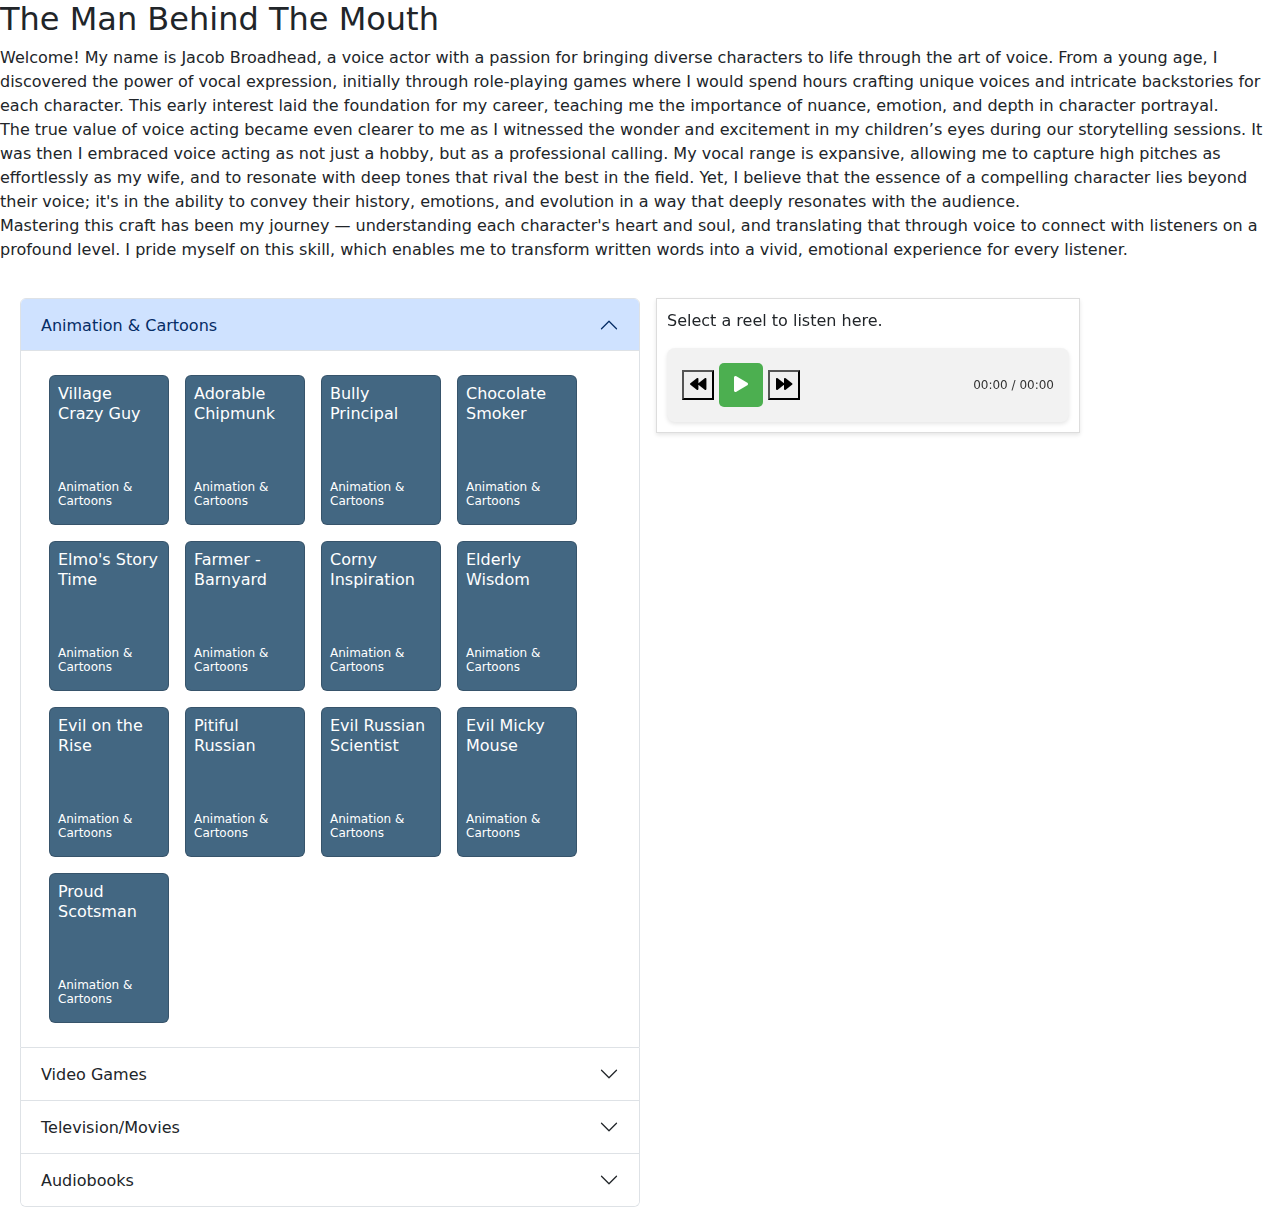
==== index.html @ b81e05cb "Update index.html" ====
<!DOCTYPE html>
<html lang="en">
<head>
  <meta charset="UTF-8">
  <meta name="viewport" content="width=device-width, initial-scale=1">
  <title>Voice Acting Reels</title>
  <link rel="stylesheet" href="style.css"> <!-- Linking the CSS file -->
  <link rel="stylesheet" href="https://cdn.jsdelivr.net/npm/bootstrap@5.3.0/dist/css/bootstrap.min.css">
  <link rel="stylesheet" href="https://cdnjs.cloudflare.com/ajax/libs/font-awesome/5.15.4/css/all.min.css">


</head>
<body>
  <div id="about-section">
    <h2>The Man Behind The Mouth</h2>
    <p>Welcome! My name is Jacob Broadhead, a voice actor with a passion for bringing diverse characters to life through the art of voice. From a young age, I discovered the power of vocal expression, initially through role-playing games where I would spend hours crafting unique voices and intricate backstories for each character. This early interest laid the foundation for my career, teaching me the importance of nuance, emotion, and depth in character portrayal.</br>The true value of voice acting became even clearer to me as I witnessed the wonder and excitement in my children’s eyes during our storytelling sessions. It was then I embraced voice acting as not just a hobby, but as a professional calling. My vocal range is expansive, allowing me to capture high pitches as effortlessly as my wife, and to resonate with deep tones that rival the best in the field. Yet, I believe that the essence of a compelling character lies beyond their voice; it's in the ability to convey their history, emotions, and evolution in a way that deeply resonates with the audience.</br>Mastering this craft has been my journey — understanding each character's heart and soul, and translating that through voice to connect with listeners on a profound level. I pride myself on this skill, which enables me to transform written words into a vivid, emotional experience for every listener.</p>
  </div>
    <div id="main-container">
    <div id="cards-section">
        <div class="accordion" id="accordionExample">

          <!-- Animation & Cartoons -->
            <div class="accordion-item">
              <h2 class="accordion-header" id="headingOne">
                <button class="accordion-button" type="button" data-bs-toggle="collapse" data-bs-target="#collapseOne" aria-expanded="true" aria-controls="collapseOne">
                  Animation & Cartoons
                </button>
              </h2>
              <div id="collapseOne" class="accordion-collapse collapse show" aria-labelledby="headingOne" data-bs-parent="#accordionExample">
                <div class="accordion-body">
                  <!-- Reel 1 -->
                  <div id="animation_card_override" class="card animate" data-reel="https://github.com/jacobbroadhead/my_portfolio/raw/main/voices/Crazy%20Guy%201.mp3">
                    <h5 id="h5_override">Village Crazy Guy</h5>
                    <h6 id="h6_override" class="type">Animation & Cartoons</h4>
                  </div>
                  <!-- Reel 2 -->
                  <div id="animation_card_override" class="card animate" data-reel="https://github.com/jacobbroadhead/my_portfolio/raw/main/voices/Chipmunk.mp3">
                    <h5 id="h5_override">Adorable Chipmunk</h5>
                    <h6 id="h6_override" class="type">Animation & Cartoons</h4>
                  </div>
                  <!-- Reel 3 -->
                  <div id="animation_card_override" class="card animate" data-reel="https://github.com/jacobbroadhead/my_portfolio/raw/main/voices/Bully.mp3">
                    <h5 id="h5_override">Bully Principal</h5>
                    <h6 id="h6_override" class="type">Animation & Cartoons</h4>
                  </div>
                  <!-- Reel 4 -->
                  <div id="animation_card_override" class="card animate" data-reel="https://github.com/jacobbroadhead/my_portfolio/raw/main/voices/Chocolate.mp3">
                    <h5 id="h5_override">Chocolate Smoker</h5>
                    <h6 id="h6_override" class="type">Animation & Cartoons</h4>
                  </div>
                  <!-- Reel 5 -->
                  <div id="animation_card_override" class="card animate" data-reel="https://github.com/jacobbroadhead/my_portfolio/raw/main/voices/Elmo.mp3">
                    <h5 id="h5_override">Elmo's Story Time</h5>
                    <h6 id="h6_override" class="type">Animation & Cartoons</h4>
                  </div>
                  <!-- Reel 6 -->
                  <div id="animation_card_override" class="card animate" data-reel="https://github.com/jacobbroadhead/my_portfolio/raw/main/voices/Farmer.mp3">
                    <h5 id="h5_override">Farmer - Barnyard</h5>
                    <h6 id="h6_override" class="type">Animation & Cartoons</h4>
                  </div>
                  <!-- Reel 7 -->
                  <div id="animation_card_override" class="card animate" data-reel="https://github.com/jacobbroadhead/my_portfolio/raw/main/voices/Inspiration%20Guy.mp3">
                    <h5 id="h5_override">Corny Inspiration</h5>
                    <h6 id="h6_override" class="type">Animation & Cartoons</h4>
                  </div>
                  <!-- Reel 8 -->
                  <div id="animation_card_override" class="card animate" data-reel="https://github.com/jacobbroadhead/my_portfolio/raw/main/voices/Old%20Man.mp3">
                    <h5 id="h5_override">Elderly Wisdom</h5>
                    <h6 id="h6_override" class="type">Animation & Cartoons</h4>
                  </div>
                  <!-- Reel 9 -->
                  <div id="animation_card_override" class="card animate" data-reel="https://github.com/jacobbroadhead/my_portfolio/raw/main/voices/Orc.mp3">
                    <h5 id="h5_override">Evil on the Rise</h5>
                    <h6 id="h6_override" class="type">Animation & Cartoons</h4>
                  </div>
                  <!-- Reel 10 -->
                  <div id="animation_card_override" class="card animate" data-reel="https://github.com/jacobbroadhead/my_portfolio/raw/main/voices/Pitiful%20Russian.mp3">
                    <h5 id="h5_override">Pitiful Russian</h5>
                    <h6 id="h6_override" class="type">Animation & Cartoons</h4>
                  </div>
                  <!-- Reel 11 -->
                  <div id="animation_card_override" class="card animate" data-reel="https://github.com/jacobbroadhead/my_portfolio/raw/main/voices/Russian%20Scientist.mp3">
                    <h5 id="h5_override">Evil Russian Scientist</h5>
                    <h6 id="h6_override" class="type">Animation & Cartoons</h4>
                  </div>
                  <!-- Reel 12 -->
                  <div id="animation_card_override" class="card animate" data-reel="https://github.com/jacobbroadhead/my_portfolio/raw/main/voices/Scientist%20-%20Evil%20Micky.mp3">
                    <h5 id="h5_override">Evil Micky Mouse</h5>
                    <h6 id="h6_override" class="type">Animation & Cartoons</h4>
                  </div>
                  <!-- Reel 13 -->
                  <div id="animation_card_override" class="card animate" data-reel="https://github.com/jacobbroadhead/my_portfolio/raw/main/voices/Scottish%202.mp3">
                    <h5 id="h5_override">Proud Scotsman</h5>
                    <h6 id="h6_override" class="type">Animation & Cartoons</h4>
                  </div>
                </div>
              </div>
            </div>

            <!-- Video Games -->
            <div class="accordion-item">
              <h2 class="accordion-header" id="headingTwo">
                <button class="accordion-button collapsed" type="button" data-bs-toggle="collapse" data-bs-target="#collapseTwo" aria-expanded="false" aria-controls="collapseTwo">
                  Video Games
                </button>
              </h2>
              <div id="collapseTwo" class="accordion-collapse collapse" aria-labelledby="headingTwo" data-bs-parent="#accordionExample">
                <div class="accordion-body">
                  <!-- Reel 1 -->
                  <div id="vg_card_override" class="card vg" data-reel="https://github.com/jacobbroadhead/my_portfolio/raw/main/voices/Crazy%20Guy%202.mp3">
                    <h5 id="h5_override">Asylum Inmate</h5>
                    <h6 id="h6_override" class="type">Video Games</h4>
                  </div>
                  <!-- Reel 2 -->
                  <div id="vg_card_override" class="card vg" data-reel="https://github.com/jacobbroadhead/my_portfolio/raw/main/voices/Demon%201.mp3">
                    <h5 id="h5_override">Rising Demon</h5>
                    <h6 id="h6_override" class="type">Video Games</h4>
                  </div>
                  <!-- Reel 3 -->
                  <div id="vg_card_override" class="card vg" data-reel="https://github.com/jacobbroadhead/my_portfolio/raw/main/voices/Dorky%20Alien.mp3">
                    <h5 id="h5_override">Alien Invader</h5>
                    <h6 id="h6_override" class="type">Video Games</h4>
                  </div>
                  <!-- Reel 4 -->
                  <div id="vg_card_override" class="card vg" data-reel="https://github.com/jacobbroadhead/my_portfolio/raw/main/voices/Evil%20Genius.mp3">
                    <h5 id="h5_override">Evil Genius</h5>
                    <h6 id="h6_override" class="type">Video Games</h4>
                  </div>
                  <!-- Reel 5 -->
                  <div id="vg_card_override" class="card vg" data-reel="https://github.com/jacobbroadhead/my_portfolio/raw/main/voices/Gotham%20Mobster.mp3">
                    <h5 id="h5_override">Gotham Mobster</h5>
                    <h6 id="h6_override" class="type">Video Games</h4>
                  </div>
                  <!-- Reel 6 -->
                  <div id="vg_card_override" class="card vg" data-reel="https://github.com/jacobbroadhead/my_portfolio/raw/main/voices/Old%20Cowboy.mp3">
                    <h5 id="h5_override">The Old West</h5>
                    <h6 id="h6_override" class="type">Video Games</h4>
                  </div>
                  <!-- Reel 7 -->
                  <div id="vg_card_override" class="card vg" data-reel="https://github.com/jacobbroadhead/my_portfolio/raw/main/voices/Scottish%203.mp3">
                    <h5 id="h5_override">Drunken Dwarf</h5>
                    <h6 id="h6_override" class="type">Video Games</h4>
                  </div>
                  <!-- Reel 8 -->
                  <div id="vg_card_override" class="card vg" data-reel="https://github.com/jacobbroadhead/my_portfolio/raw/main/voices/Scottish%201.mp3">
                    <h5 id="h5_override">Scottish Companion</h5>
                    <h6 id="h6_override" class="type">Video Games</h4>
                  </div>
                </div>
              </div>
            </div>

            <!-- Television/Movies -->
            <div class="accordion-item">
              <h2 class="accordion-header" id="headingThree">
                <button class="accordion-button collapsed" type="button" data-bs-toggle="collapse" data-bs-target="#collapseThree" aria-expanded="false" aria-controls="collapseThree">
                  Television/Movies
                </button>
              </h2>
              <div id="collapseThree" class="accordion-collapse collapse" aria-labelledby="headingThree" data-bs-parent="#accordionExample">
                <div class="accordion-body">
                  <!-- Reel 1 -->
                    <div id="tv_card_override" class="card tv" data-reel="https://github.com/jacobbroadhead/my_portfolio/raw/main/voices/Hallmark%20Love.mp3">
                      <h5 id="h5_override">Hallmark Love</h5>
                      <h6 id="h6_override" class="type">Television  & Movies</h4>
                    </div>
                  <!-- Reel 2 -->
                  <div id="tv_card_override" class="card tv" data-reel="https://github.com/jacobbroadhead/my_portfolio/raw/main/voices/Eerie%20Whisper.mp3">
                    <h5 id="h5_override">Threatening Whisper</h5>
                    <h6 id="h6_override" class="type">Television  & Movies</h4>
                  </div>
                  <!-- Reel 3 -->
                  <div id="tv_card_override" class="card tv" data-reel="https://github.com/jacobbroadhead/my_portfolio/raw/main/voices/Demon%202.mp3">
                    <h5 id="h5_override">Powerful Demon</h5>
                    <h6 id="h6_override" class="type">Television  & Movies</h4>
                  </div>
                  <!-- Reel 4 -->
                  <div id="tv_card_override" class="card tv" data-reel="https://github.com/jacobbroadhead/my_portfolio/raw/main/voices/Manager%20with%20a%20Lisp.mp3">
                    <h5 id="h5_override">Frustrated Manager</h5>
                    <h6 id="h6_override" class="type">Television  & Movies</h4>
                  </div>
                  <!-- Reel 5 -->
                  <div id="tv_card_override" class="card tv" data-reel="https://github.com/jacobbroadhead/my_portfolio/raw/main/voices/Movie%20intro%201.mp3">
                    <h5 id="h5_override">RomaDrama Intro</h5>
                    <h6 id="h6_override" class="type">Television  & Movies</h4>
                  </div>
                  <!-- Reel 6 -->
                  <div id="tv_card_override" class="card tv" data-reel="https://github.com/jacobbroadhead/my_portfolio/raw/main/voices/Movie%20Intro%202.mp3">
                    <h5 id="h5_override">Action Trailer</h5>
                    <h6 id="h6_override" class="type">Television  & Movies</h4>
                  </div>
                  <!-- Reel 7 -->
                  <div id="tv_card_override" class="card tv" data-reel="https://github.com/jacobbroadhead/my_portfolio/raw/main/voices/Muffin%20Man.mp3">
                    <h5 id="h5_override">Muffin Man Horror</h5>
                    <h6 id="h6_override" class="type">Television  & Movies</h4>
                  </div>
                  <!-- Reel 8 -->
                  <div id="tv_card_override" class="card tv" data-reel="https://github.com/jacobbroadhead/my_portfolio/raw/main/voices/Old%20British%20Butler.mp3">
                    <h5 id="h5_override">Loving Butler</h5>
                    <h6 id="h6_override" class="type">Television  & Movies</h4>
                  </div>
                  <!-- Reel 9 -->
                  <div id="tv_card_override" class="card tv" data-reel="https://github.com/jacobbroadhead/my_portfolio/raw/main/voices/Russian.mp3">
                    <h5 id="h5_override">Old Russian Flick</h5>
                    <h6 id="h6_override" class="type">Television  & Movies</h4>
                  </div>
                  <!-- Reel 11 -->
                  <div id="tv_card_override" class="card tv" data-reel="https://github.com/jacobbroadhead/my_portfolio/raw/main/voices/Scottish%204.mp3">
                    <h5 id="h5_override">Scottish Mobster</h5>
                    <h6 id="h6_override" class="type">Television  & Movies</h4>
                  </div>
                  <!-- Reel 12 -->
                  <div id="tv_card_override" class="card tv" data-reel="https://github.com/jacobbroadhead/my_portfolio/raw/main/voices/Smeagol%20Singing.mp3">
                    <h5 id="h5_override">Smeagol Singing</h5>
                    <h6 id="h6_override" class="type">Television  & Movies</h4>
                  </div>
                  <!-- Reel 13 -->
                  <div id="tv_card_override" class="card tv" data-reel="https://github.com/jacobbroadhead/my_portfolio/raw/main/voices/Smeagol%20Speaking.mp3">
                    <h5 id="h5_override">Smeagol / Gollum</h5>
                    <h6 id="h6_override" class="type">Television  & Movies</h4>
                  </div>
                  <!-- Reel 14 -->
                  <div id="tv_card_override" class="card tv" data-reel="https://github.com/jacobbroadhead/my_portfolio/raw/main/voices/Snobby%20Brit.mp3">
                    <h5 id="h5_override">Snobby Brit</h5>
                    <h6 id="h6_override" class="type">Television  & Movies</h4>
                  </div>
                  <!-- Reel 15 -->
                  <div id="tv_card_override" class="card tv" data-reel="https://github.com/jacobbroadhead/my_portfolio/raw/main/voices/Tech%20Support.mp3">
                    <h5 id="h5_override">Tech Support</h5>
                    <h6 id="h6_override" class="type">Television  & Movies</h4>
                  </div>
                  <!-- Reel 15 -->
                  <div id="tv_card_override" class="card tv" data-reel="https://github.com/jacobbroadhead/my_portfolio/raw/main/voices/Tele%20Novella.mp3">
                    <h5 id="h5_override">Tele Novella</h5>
                    <h6 id="h6_override" class="type">Television  & Movies</h4>
                  </div>
                </div>
              </div>
            </div>

            <!-- Audio Books -->
            <div class="accordion-item">
                <h2 class="accordion-header" id="headingFour">
                  <button class="accordion-button collapsed" type="button" data-bs-toggle="collapse" data-bs-target="#collapseFour" aria-expanded="false" aria-controls="collapseFour">
                    Audiobooks
                  </button>
                </h2>
                <div id="collapseFour" class="accordion-collapse collapse" aria-labelledby="headingFour" data-bs-parent="#accordionExample">
                  <div id="h6_override" class="accordion-body">
                    <!-- Reel 1 -->
                    <div id="books_card_override" class="card books" data-reel="https://github.com/jacobbroadhead/my_portfolio/raw/main/voices/Audiobook%20-%20Action.mp3">
                      <h5 id="h5_override">Action Story</h5>
                      <h6 id="h6_override" class="type">Audiobook</h6>
                    </div>
                    <!-- Reel 2 -->
                    <div id="books_card_override" class="card books" data-reel="https://github.com/jacobbroadhead/my_portfolio/raw/main/voices/Audiobook%20-%20Mystery.mp3">
                      <h5 id="h5_override">Mystery Novel</h5>
                      <h6 id="h6_override" class="type">Audiobook</h4>
                    </div>
                    <!-- Reel 3 -->
                    <div id="books_card_override" class="card books" data-reel="https://github.com/jacobbroadhead/my_portfolio/raw/main/voices/Audiobook%20-%20Romance.mp3">
                      <h5 id="h5_override">Romance Novel</h5>
                      <h6 id="h6_override" class="type">Audiobook</h4>
                    </div>
                    <!-- Reel 4 -->
                    <div id="books_card_override" class="card books" data-reel="https://github.com/jacobbroadhead/my_portfolio/raw/main/voices/Audiobook%20-%20Western%20Romance.mp3">
                      <h5 id="h5_override">Western Romance</h5>
                      <h6 id="h6_override" class="type">Audiobook</h4>
                    </div>
                    <!-- Reel 5 -->
                    <div id="books_card_override" class="card books" data-reel="https://github.com/jacobbroadhead/my_portfolio/raw/main/voices/Audiobook%20-%20Young%20Adult.mp3">
                      <h5 id="h5_override">Young Adult Novel</h5>
                      <h6 id="h6_override" class="type">Audiobook</h4>
                    </div>
                  </div>
                </div>
              </div>
          </div>

    </div>
    <div id="preview-window">
      <article id="reel-info">Select a reel to listen here.</article>
      <div id="custom-audio-player">
        <audio id="reel-player" preload="none">
          <source src="" type="audio/mpeg">
          Your browser does not support the audio element.
        </audio>
          <div id="control_bar">
            <button id="back-button"><i class="fas fa-backward"></i></button>
            <button id="play-pause-button"><i class="fas fa-play"></i></button>
            <button id="next-button"><i class="fas fa-forward"></i></button>
          </div>
        <div id="time-display">00:00 / 00:00</div>
      </div>
    </div>
    
  </div>

  <script src="script.js"></script> <!-- Linking the JavaScript file -->
  <script src="https://code.jquery.com/jquery-3.6.0.min.js"></script>
  <script src="https://cdn.jsdelivr.net/npm/bootstrap@5.3.0/dist/js/bootstrap.min.js"></script>
  <script>
    // Your JavaScript code goes here
    var card = document.querySelector('.card');
    card.addEventListener('click', function() {
        this.classList.toggle('selected');
    });
</script>

</body>
</html>
---- style.css ----
/* Bootstrap Overides */
#h5_override {
  font-size: 1rem;
}

#h6_override {
  font-size: .75rem;
}

/* Main container styling */
#main-container {
  display: flex;
  justify-content: space-between;
  align-items: start;
  padding: 20px;
  max-width: 1100px;
}

.accordion {
  margin-right: 16px;
}

/* Adjust the width of the accordion items */
.accordion-item {
  flex-grow: 1;
  flex-basis: 0;
}

/* Add flex-wrap to the accordion body to allow card wrapping */
.accordion-body {
  width: 100%;
  display: flex;
  flex-direction: row;
  justify-content: start;
  flex-wrap: wrap; /* Allow card wrapping */
}

/* Adjust the width of the accordion buttons */
.accordion-button {
  width: 100%;
  text-align: left; /* Optional: Align text to the left */
}

.accordion-button.collapsed {
  min-width: 400px;
}

/* Remove the max-width constraint for the accordion body */
.accordion-collapse.collapse {
  max-width: none;
}

/* Cards section styling with flex row */
#cards-section {
  display: flex;
  flex-wrap: wrap;
  justify-content: flex-start;
  gap: 10px;
  overflow-y: auto;
  flex: 1;
}

.card {
  flex: 0 1 calc(33.33% - 10px);
  background-color: #f0f0f0;
  border: 1px solid #ddd;
  padding: 8px;
  margin-bottom: 10px;
  cursor: pointer;
  transition: background-color 0.3s ease;
  max-width: 120px;
  margin: 8px;
  max-height: 160px;
  background-image: url('thumbnail1.jpg');
  background-size: 35%; /* This will cover the entire card */
  background-repeat: no-repeat;
  background-position: center;
  display: flex;
  justify-content: space-between;
  min-height: 150px;
}

#animation_card_override {
  background-image: url(https://github.com/jacobbroadhead/my_portfolio/blob/main/media/Animation.png?raw=true);
  background-color: #436782;
  color: white;
}

#vg_card_override {
  background-image: url(https://github.com/jacobbroadhead/my_portfolio/blob/main/media/Video%20Games.png?raw=true);
  background-color: #436782;
  color: white;
}

#tv_card_override {
  background-image: url(https://github.com/jacobbroadhead/my_portfolio/blob/main/media/TV.png?raw=true);
  background-color: #436782;
  color: white;
}

#books_card_override {
  background-image: url(https://github.com/jacobbroadhead/my_portfolio/blob/main/media/Audiobooks.png?raw=true);
  background-color: #436782;
  color: white;
}

.selected-animate {
  background-color: #f0f0f0 !important; /* Light grey background */
  border: 2px solid #436782; /* Solid black border */
  box-shadow: 0 0 10px #436782; /* Shadow for depth */
  color: #436782 !important;
  background-image: url(https://github.com/jacobbroadhead/my_portfolio/blob/main/Animation%20Selected.png?raw=true)!important;
}

.selected-vg {
  background-color: #f0f0f0 !important; /* Light grey background */
  border: 2px solid #436782; /* Solid black border */
  box-shadow: 0 0 10px #436782; /* Shadow for depth */
  color: #436782 !important;
  background-image: url(https://github.com/jacobbroadhead/my_portfolio/blob/main/Video%20Games%20Selected.png?raw=true)!important;
}

.selected-tv {
  background-color: #f0f0f0 !important; /* Light grey background */
  border: 2px solid #436782; /* Solid black border */
  box-shadow: 0 0 10px #436782; /* Shadow for depth */
  color: #436782 !important;
  background-image: url(https://github.com/jacobbroadhead/my_portfolio/blob/main/TV%20Selected.png?raw=true)!important;
}

.selected.books {
  background-color: #f0f0f0 !important; /* Light grey background */
  border: 2px solid #436782; /* Solid black border */
  box-shadow: 0 0 10px #436782; /* Shadow for depth */
  color: #436782 !important;
  background-image: url(https://github.com/jacobbroadhead/my_portfolio/blob/main/Audiobooks%20Selected.png?raw=true)!important;
}

#animation_card_override:hover {
  background-color: #e0e0e0;
  color: #436782;
  background-image: url(https://github.com/jacobbroadhead/my_portfolio/blob/main/Animation%20Selected.png?raw=true);
}

#vg_card_override:hover {
  background-color: #e0e0e0;
  color: #436782;
  background-image: url(https://github.com/jacobbroadhead/my_portfolio/blob/main/Video%20Games%20Selected.png?raw=true);
}

#tv_card_override:hover {
  background-color: #e0e0e0;
  color: #436782;
  background-image: url(https://github.com/jacobbroadhead/my_portfolio/blob/main/TV%20Selected.png?raw=true);
}

#books_card_override:hover {
  background-color: #e0e0e0;
  color: #436782;
  background-image: url(https://github.com/jacobbroadhead/my_portfolio/blob/main/Audiobooks%20Selected.png?raw=true);
}

.card img {
  max-width: 100%;
  height: auto;
  display: block;
}

.card h3, .card p {
  margin-top: 5px;
}

/* Preview window styling */
#preview-window {
  position: sticky;
  top: 20px;
  flex: 0 1 40%;
  padding: 10px;
  background-color: #ffffff;
  border: 1px solid #ddd;
  box-shadow: 0 2px 4px rgba(0,0,0,0.1);
}

#reel-info {
  margin-bottom: 15px;
}

audio {
  width: 100%;
}

/* Audio Player */
#custom-audio-player {
  background-color: #f2f2f2;
  padding: 15px;
  border-radius: 8px;
  box-shadow: 0 2px 4px rgba(0, 0, 0, 0.1);
  display: flex;
  align-items: center;
  justify-content: space-between;
  gap: 10px;
}

#play-pause-button {
  background-color: #4CAF50;
  color: white;
  border: none;
  padding: 10px 15px;
  border-radius: 5px;
  cursor: pointer;
  font-size: 16px;
}

#play-pause-button:hover {
  background-color: #45a049;
}

#progress-container {
  flex-grow: 1;
  height: 5px;
  background-color: #ddd;
  border-radius: 5px;
  cursor: pointer;
  position: relative;
}

#progress {
  background-color: #4CAF50;
  height: 100%;
  border-radius: 5px;
  width: 100px;
}

#time-display {
  font-size: 12px;
  color: #333;
  min-width: 60px;
  text-align: center;
}

#volume-control {
  width: 75px;
  cursor: pointer;
}


/* Responsive design adjustments */
@media (max-width: 768px) {
  #main-container {
    flex-direction: column;
    align-items: center;
    width: 100%;
  }

  #cards-section, #preview-window {
    width: 100%;
  }

  .accordion-button.collapsed {
    min-width: 200px; /* Adjust the minimum width for mobile */
  }

  .card {
    flex: 1 1 calc(50% - 10px); /* Adjust card width for smaller screens */
    max-width: none; /* Remove max-width constraint */
    background-size: 25%;
  }

  #h5_override, #h6_override {
    /* font-size: .8rem !important; */
  }

  #preview-window {
    position: sticky;
    top: 0;
    z-index: 1000; /* Increased z-index */
    order: -1;
    background-color: #ffffff;
    width: 100%;
    margin: 0;
    padding: 10px;
    border: 1px solid #ddd;
    box-shadow: 0 2px 4px rgba(0,0,0,0.1);
  }

  #custom-audio-player, #control_bar {
    flex-direction: column;
    align-items: center;
  }

  #progress-container, #volume-control {
    display: none; /* Hide these controls on smaller screens if not needed */
  }

  #time-display {
    order: 3; /* Move time display below controls */
    margin-top: 10px; /* Add some spacing */
    width: 100%; /* Full width */
    text-align: center; /* Center align text */
  }

  .accordion-item .accordion-body {
    display: flex;
    flex-direction: row;
    flex-wrap: wrap;
    justify-content: space-between; /* Adjust this to 'center' if you prefer */
    align-items: center;
  }

  .accordion-item .accordion-body .card {
    flex: 0 0 45%; /* Smaller percentage to ensure two cards per row */
    margin: 2.5%; /* Half of the remaining space to maintain equal spacing on all sides */
    max-width: 45%; /* Aligns with the flex-basis */
  }
  
  .accordion {
    margin: 0px;
  }
}
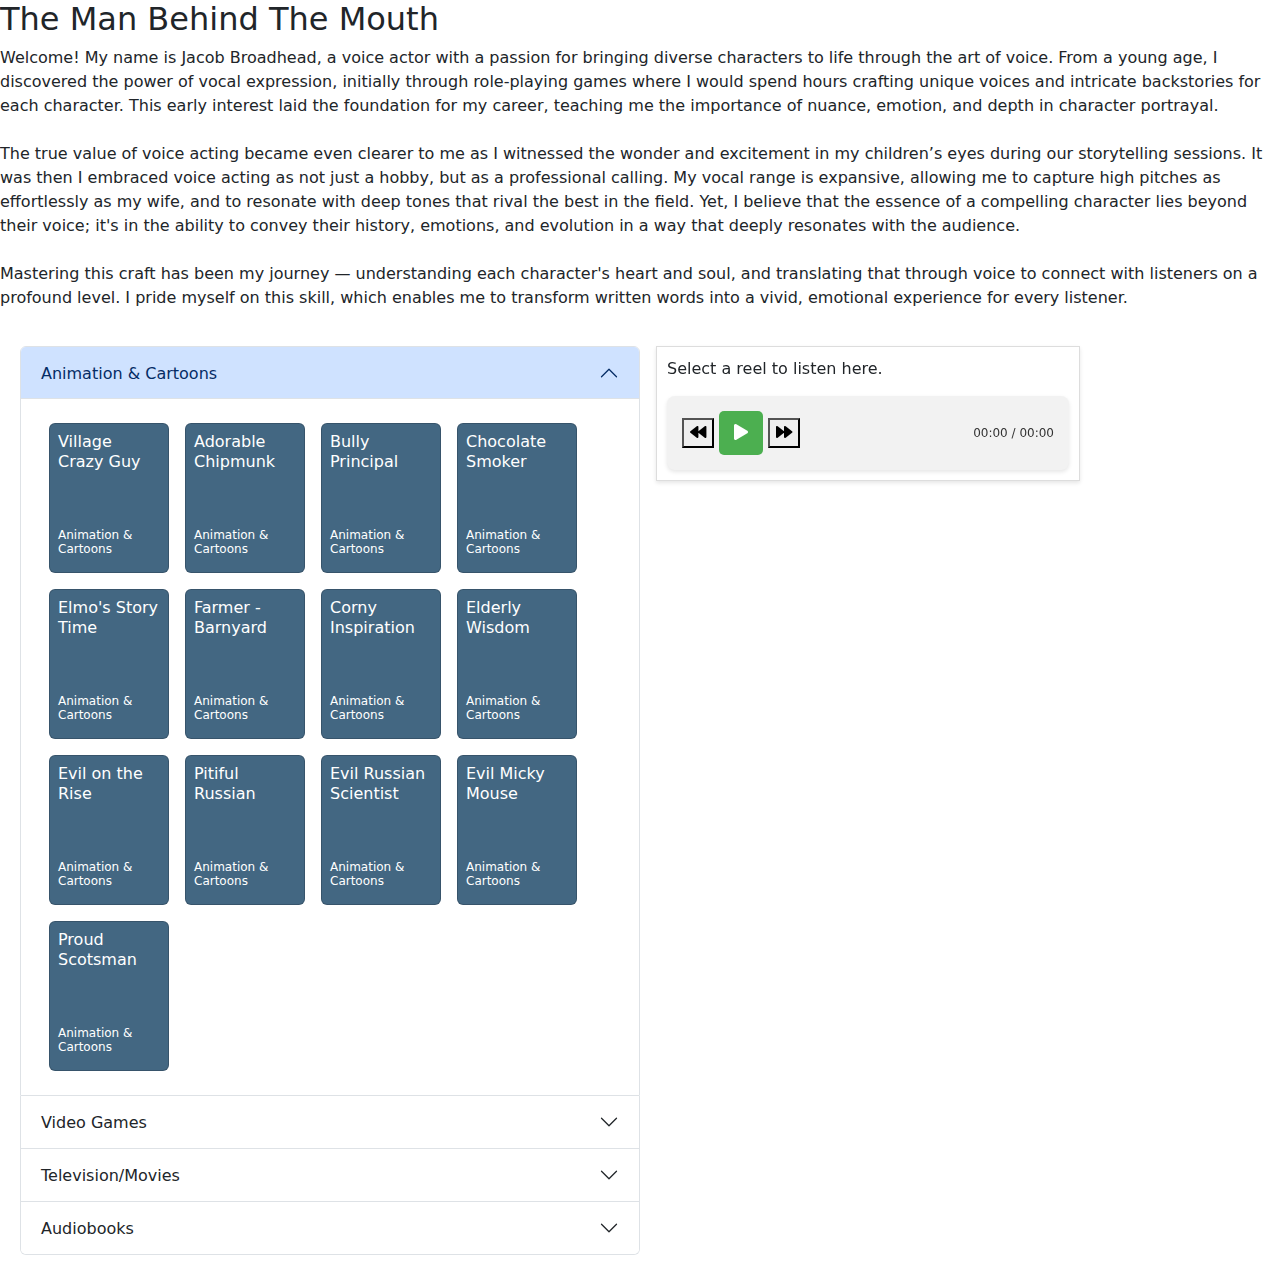
==== commit 3ac61274: "Update index.html" ====
--- a/index.html
+++ b/index.html
@@ -13,7 +13,7 @@
 <body>
   <div id="about-section">
     <h2>The Man Behind The Mouth</h2>
-    <p>Welcome! My name is Jacob Broadhead, a voice actor with a passion for bringing diverse characters to life through the art of voice. From a young age, I discovered the power of vocal expression, initially through role-playing games where I would spend hours crafting unique voices and intricate backstories for each character. This early interest laid the foundation for my career, teaching me the importance of nuance, emotion, and depth in character portrayal.</br>The true value of voice acting became even clearer to me as I witnessed the wonder and excitement in my children’s eyes during our storytelling sessions. It was then I embraced voice acting as not just a hobby, but as a professional calling. My vocal range is expansive, allowing me to capture high pitches as effortlessly as my wife, and to resonate with deep tones that rival the best in the field. Yet, I believe that the essence of a compelling character lies beyond their voice; it's in the ability to convey their history, emotions, and evolution in a way that deeply resonates with the audience.</br>Mastering this craft has been my journey — understanding each character's heart and soul, and translating that through voice to connect with listeners on a profound level. I pride myself on this skill, which enables me to transform written words into a vivid, emotional experience for every listener.</p>
+    <p>Welcome! My name is Jacob Broadhead, a voice actor with a passion for bringing diverse characters to life through the art of voice. From a young age, I discovered the power of vocal expression, initially through role-playing games where I would spend hours crafting unique voices and intricate backstories for each character. This early interest laid the foundation for my career, teaching me the importance of nuance, emotion, and depth in character portrayal.</br></br>The true value of voice acting became even clearer to me as I witnessed the wonder and excitement in my children’s eyes during our storytelling sessions. It was then I embraced voice acting as not just a hobby, but as a professional calling. My vocal range is expansive, allowing me to capture high pitches as effortlessly as my wife, and to resonate with deep tones that rival the best in the field. Yet, I believe that the essence of a compelling character lies beyond their voice; it's in the ability to convey their history, emotions, and evolution in a way that deeply resonates with the audience.</br></br>Mastering this craft has been my journey — understanding each character's heart and soul, and translating that through voice to connect with listeners on a profound level. I pride myself on this skill, which enables me to transform written words into a vivid, emotional experience for every listener.</p>
   </div>
     <div id="main-container">
     <div id="cards-section">
--- a/style.css
+++ b/style.css
@@ -1,3 +1,8 @@
+/* About Section */
+.about-section {
+  padding: 16px;
+}
+
 /* Bootstrap Overides */
 #h5_override {
   font-size: 1rem;
@@ -243,6 +248,10 @@
   cursor: pointer;
 }
 
+br {
+  line-height: 10px;
+}
+
 
 /* Responsive design adjustments */
 @media (max-width: 768px) {
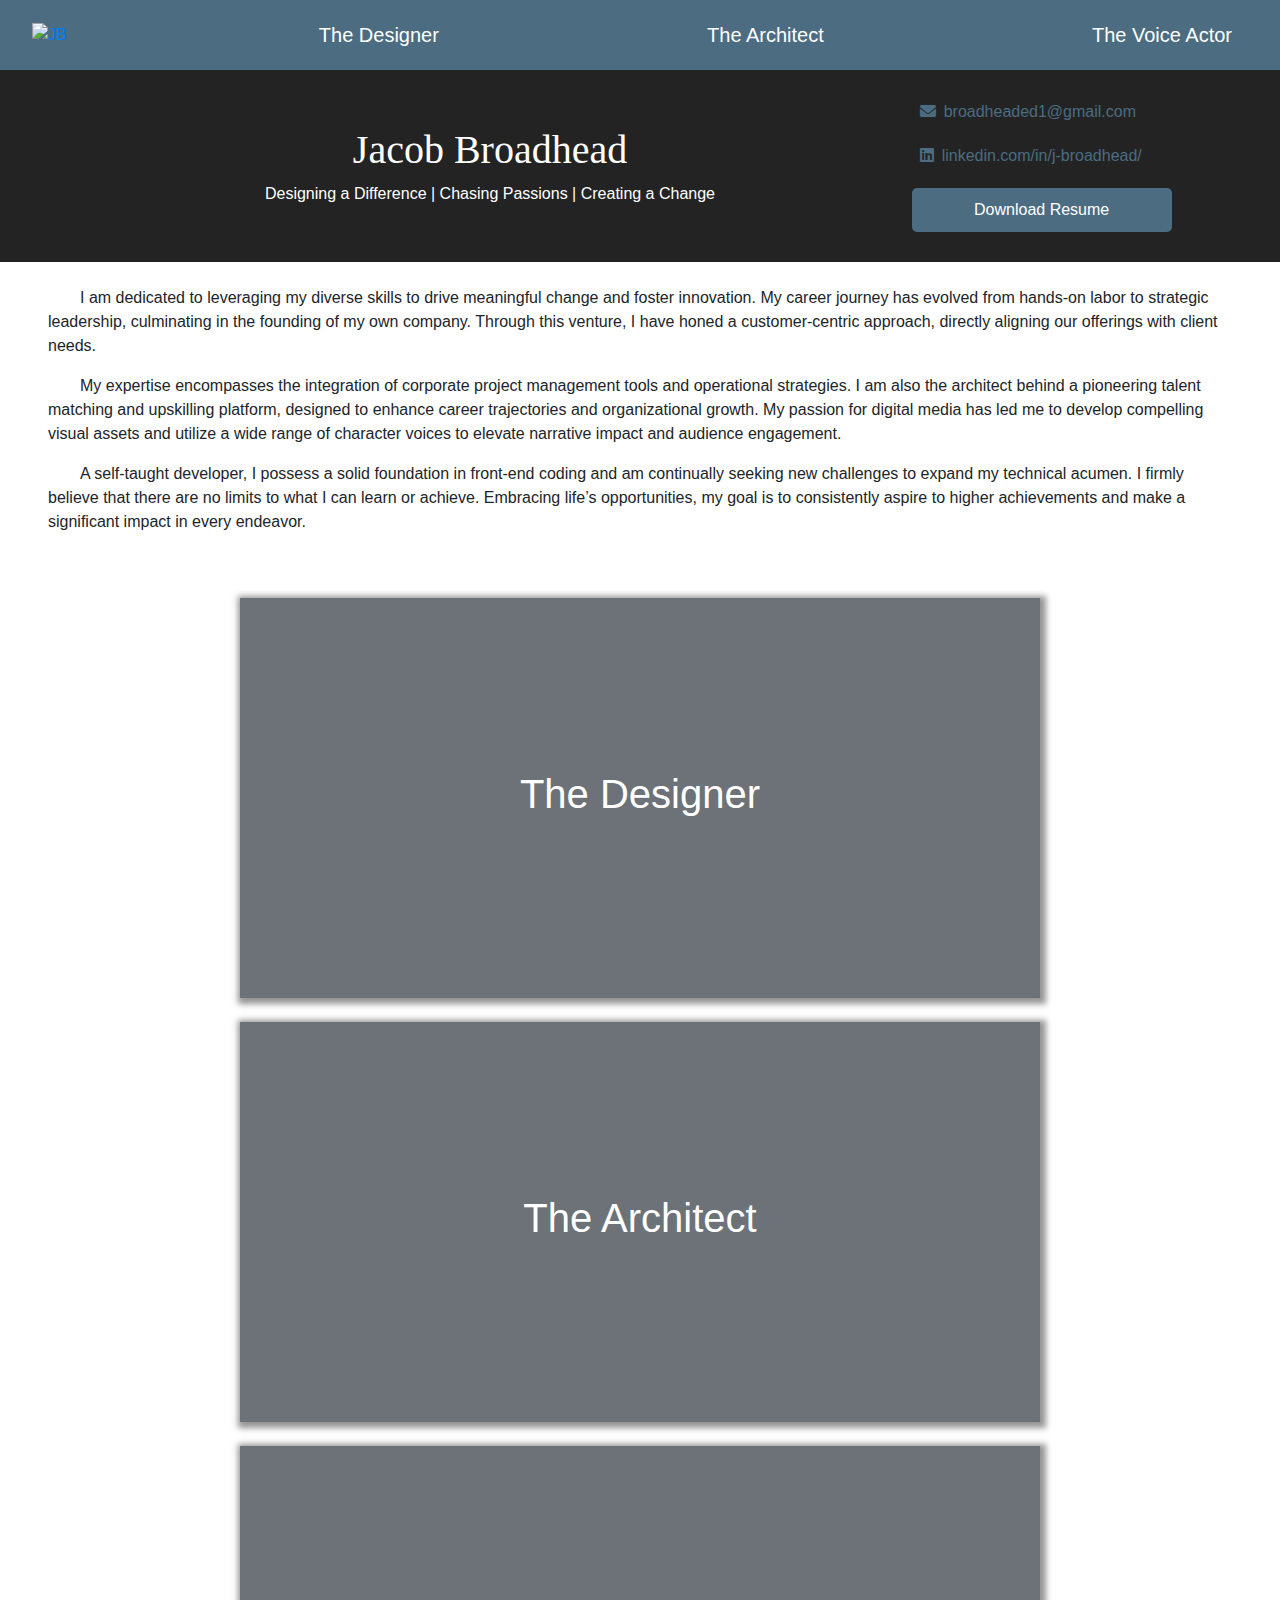
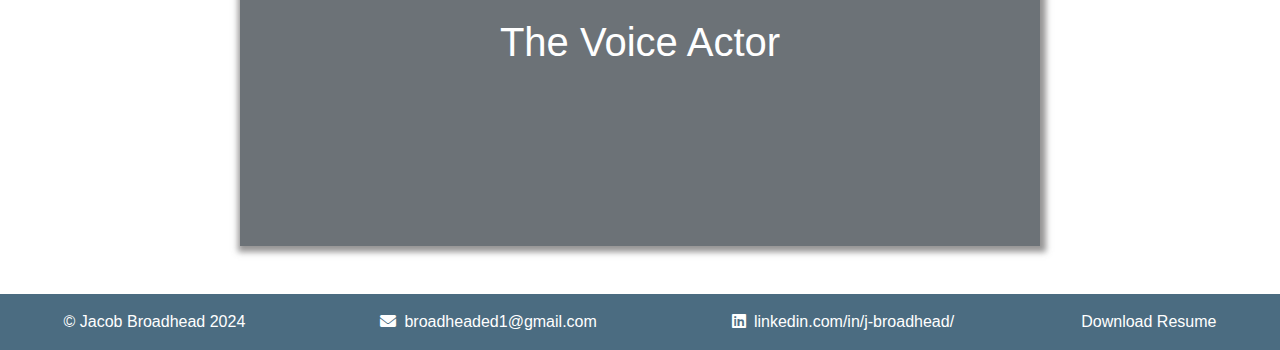
==== commit 8dc58bc4: "Add files via upload" ====
--- a/index.html
+++ b/index.html
@@ -3,310 +3,107 @@
 <head>
   <meta charset="UTF-8">
   <meta name="viewport" content="width=device-width, initial-scale=1">
-  <title>Voice Acting Reels</title>
+  <title>Jacob Broadhead</title>
   <link rel="stylesheet" href="style.css"> <!-- Linking the CSS file -->
   <link rel="stylesheet" href="https://cdn.jsdelivr.net/npm/bootstrap@5.3.0/dist/css/bootstrap.min.css">
   <link rel="stylesheet" href="https://cdnjs.cloudflare.com/ajax/libs/font-awesome/5.15.4/css/all.min.css">
+  <link rel="stylesheet" href="https://cdnjs.cloudflare.com/ajax/libs/font-awesome/6.0.0/css/all.min.css">
+  <link href="https://stackpath.bootstrapcdn.com/bootstrap/4.5.2/css/bootstrap.min.css" rel="stylesheet">
+</head>
 
+<body>
+    <header>
+        <nav id="menu">
+            <div> <a href="index.html"><img src="https://imagedelivery.net/Hx1aTvsVNAE_-Y10bvz3BQ/1fbf1428-04f5-4150-6285-c5bad0095800/public" alt="JB" id="logo"></a></div>
+            <ul class="menu-item"><a href="designer.html">The Designer</a></ul>
+            <ul class="menu-item"><a href="architect.html">The Architect</a></ul>
+            <ul class="menu-item"><a href="voices.html">The Voice Actor</a></ul>
+        </nav>
+    </header>
 
-</head>
-<body>
-  <div id="about-section">
-    <h2>The Man Behind The Mouth</h2>
-    <p>Welcome! My name is Jacob Broadhead, a voice actor with a passion for bringing diverse characters to life through the art of voice. From a young age, I discovered the power of vocal expression, initially through role-playing games where I would spend hours crafting unique voices and intricate backstories for each character. This early interest laid the foundation for my career, teaching me the importance of nuance, emotion, and depth in character portrayal.</br></br>The true value of voice acting became even clearer to me as I witnessed the wonder and excitement in my children’s eyes during our storytelling sessions. It was then I embraced voice acting as not just a hobby, but as a professional calling. My vocal range is expansive, allowing me to capture high pitches as effortlessly as my wife, and to resonate with deep tones that rival the best in the field. Yet, I believe that the essence of a compelling character lies beyond their voice; it's in the ability to convey their history, emotions, and evolution in a way that deeply resonates with the audience.</br></br>Mastering this craft has been my journey — understanding each character's heart and soul, and translating that through voice to connect with listeners on a profound level. I pride myself on this skill, which enables me to transform written words into a vivid, emotional experience for every listener.</p>
-  </div>
-    <div id="main-container">
-    <div id="cards-section">
-        <div class="accordion" id="accordionExample">
+    <section id="homeHero">
+        <!-- Professional Image -->
+        <img src="https://imagedelivery.net/Hx1aTvsVNAE_-Y10bvz3BQ/f06bb43c-b473-4f93-adce-bbc72a5a8000/public" alt="" style="max-height: 300px;">
+        <!-- Title & Headlines -->
+        <div id="titleAndHeadlines">
+            <h1 style="font-family: audiowide">Jacob Broadhead</h1>
+            <caption>Designing a Difference | Chasing Passions | Creating a Change</caption>
+        </div>
+        <!-- Contact Section -->
+        <div class="contact-info">
+            <!-- Email -->
+            <span class="contactInfoItems">
+                <p class="contactField"><i class="fas fa-envelope" style="color: #4B6C81;"></i></p>
+                <a href="mailto:broadheaded1@gmail.com" style="color: #4B6C81;">broadheaded1@gmail.com</a>
+            </span>
 
-          <!-- Animation & Cartoons -->
-            <div class="accordion-item">
-              <h2 class="accordion-header" id="headingOne">
-                <button class="accordion-button" type="button" data-bs-toggle="collapse" data-bs-target="#collapseOne" aria-expanded="true" aria-controls="collapseOne">
-                  Animation & Cartoons
-                </button>
-              </h2>
-              <div id="collapseOne" class="accordion-collapse collapse show" aria-labelledby="headingOne" data-bs-parent="#accordionExample">
-                <div class="accordion-body">
-                  <!-- Reel 1 -->
-                  <div id="animation_card_override" class="card animate" data-reel="https://github.com/jacobbroadhead/my_portfolio/raw/main/voices/Crazy%20Guy%201.mp3">
-                    <h5 id="h5_override">Village Crazy Guy</h5>
-                    <h6 id="h6_override" class="type">Animation & Cartoons</h4>
-                  </div>
-                  <!-- Reel 2 -->
-                  <div id="animation_card_override" class="card animate" data-reel="https://github.com/jacobbroadhead/my_portfolio/raw/main/voices/Chipmunk.mp3">
-                    <h5 id="h5_override">Adorable Chipmunk</h5>
-                    <h6 id="h6_override" class="type">Animation & Cartoons</h4>
-                  </div>
-                  <!-- Reel 3 -->
-                  <div id="animation_card_override" class="card animate" data-reel="https://github.com/jacobbroadhead/my_portfolio/raw/main/voices/Bully.mp3">
-                    <h5 id="h5_override">Bully Principal</h5>
-                    <h6 id="h6_override" class="type">Animation & Cartoons</h4>
-                  </div>
-                  <!-- Reel 4 -->
-                  <div id="animation_card_override" class="card animate" data-reel="https://github.com/jacobbroadhead/my_portfolio/raw/main/voices/Chocolate.mp3">
-                    <h5 id="h5_override">Chocolate Smoker</h5>
-                    <h6 id="h6_override" class="type">Animation & Cartoons</h4>
-                  </div>
-                  <!-- Reel 5 -->
-                  <div id="animation_card_override" class="card animate" data-reel="https://github.com/jacobbroadhead/my_portfolio/raw/main/voices/Elmo.mp3">
-                    <h5 id="h5_override">Elmo's Story Time</h5>
-                    <h6 id="h6_override" class="type">Animation & Cartoons</h4>
-                  </div>
-                  <!-- Reel 6 -->
-                  <div id="animation_card_override" class="card animate" data-reel="https://github.com/jacobbroadhead/my_portfolio/raw/main/voices/Farmer.mp3">
-                    <h5 id="h5_override">Farmer - Barnyard</h5>
-                    <h6 id="h6_override" class="type">Animation & Cartoons</h4>
-                  </div>
-                  <!-- Reel 7 -->
-                  <div id="animation_card_override" class="card animate" data-reel="https://github.com/jacobbroadhead/my_portfolio/raw/main/voices/Inspiration%20Guy.mp3">
-                    <h5 id="h5_override">Corny Inspiration</h5>
-                    <h6 id="h6_override" class="type">Animation & Cartoons</h4>
-                  </div>
-                  <!-- Reel 8 -->
-                  <div id="animation_card_override" class="card animate" data-reel="https://github.com/jacobbroadhead/my_portfolio/raw/main/voices/Old%20Man.mp3">
-                    <h5 id="h5_override">Elderly Wisdom</h5>
-                    <h6 id="h6_override" class="type">Animation & Cartoons</h4>
-                  </div>
-                  <!-- Reel 9 -->
-                  <div id="animation_card_override" class="card animate" data-reel="https://github.com/jacobbroadhead/my_portfolio/raw/main/voices/Orc.mp3">
-                    <h5 id="h5_override">Evil on the Rise</h5>
-                    <h6 id="h6_override" class="type">Animation & Cartoons</h4>
-                  </div>
-                  <!-- Reel 10 -->
-                  <div id="animation_card_override" class="card animate" data-reel="https://github.com/jacobbroadhead/my_portfolio/raw/main/voices/Pitiful%20Russian.mp3">
-                    <h5 id="h5_override">Pitiful Russian</h5>
-                    <h6 id="h6_override" class="type">Animation & Cartoons</h4>
-                  </div>
-                  <!-- Reel 11 -->
-                  <div id="animation_card_override" class="card animate" data-reel="https://github.com/jacobbroadhead/my_portfolio/raw/main/voices/Russian%20Scientist.mp3">
-                    <h5 id="h5_override">Evil Russian Scientist</h5>
-                    <h6 id="h6_override" class="type">Animation & Cartoons</h4>
-                  </div>
-                  <!-- Reel 12 -->
-                  <div id="animation_card_override" class="card animate" data-reel="https://github.com/jacobbroadhead/my_portfolio/raw/main/voices/Scientist%20-%20Evil%20Micky.mp3">
-                    <h5 id="h5_override">Evil Micky Mouse</h5>
-                    <h6 id="h6_override" class="type">Animation & Cartoons</h4>
-                  </div>
-                  <!-- Reel 13 -->
-                  <div id="animation_card_override" class="card animate" data-reel="https://github.com/jacobbroadhead/my_portfolio/raw/main/voices/Scottish%202.mp3">
-                    <h5 id="h5_override">Proud Scotsman</h5>
-                    <h6 id="h6_override" class="type">Animation & Cartoons</h4>
-                  </div>
+            <!-- LinkedIn Profile -->
+            <span class="contactInfoItems">
+                <p class="contactField"><i class="fa-brands fa-linkedin" style="color: #4B6C81;"></i></p>
+                <a href="https://www.linkedin.com/in/j-broadhead/" target="_blank" style="color: #4B6C81;">linkedin.com/in/j-broadhead/</a>
+            </span>
+
+            <!-- Download Resume Button -->
+            <a href="https://jacobbroadhead.me/Resume.pdf" target="_blank" id="resumeButton" class="resume-button" download>
+                Download Resume
+            </a>
+        </div>
+    </section>
+
+    <div id="homeDescription">
+        <p style="padding: 24px 48px 0 48px; font-size: 1rem; text-indent: 32px;">I am dedicated to leveraging my diverse skills to drive meaningful change and foster innovation. My career journey has evolved from hands-on labor to strategic leadership, culminating in the founding of my own company. Through this venture, I have honed a customer-centric approach, directly aligning our offerings with client needs.</p>
+        <p style="padding: 0 48px 0 48px; font-size: 1rem; text-indent: 32px;">My expertise encompasses the integration of corporate project management tools and operational strategies. I am also the architect behind a pioneering talent matching and upskilling platform, designed to enhance career trajectories and organizational growth. My passion for digital media has led me to develop compelling visual assets and utilize a wide range of character voices to elevate narrative impact and audience engagement.</p>
+        <p style="padding: 0 48px 0 48px; font-size: 1rem; text-indent: 32px;">A self-taught developer, I possess a solid foundation in front-end coding and am continually seeking new challenges to expand my technical acumen. I firmly believe that there are no limits to what I can learn or achieve. Embracing life’s opportunities, my goal is to consistently aspire to higher achievements and make a significant impact in every endeavor.</p>
+    </div>
+  
+    <section class="homeSections">
+        <div id="design-background-section">
+            <a href="designer.html">
+                <div class="overlay">
+                    <h1>The Designer</h1>
                 </div>
-              </div>
-            </div>
+            </a>
+        </div>
 
-            <!-- Video Games -->
-            <div class="accordion-item">
-              <h2 class="accordion-header" id="headingTwo">
-                <button class="accordion-button collapsed" type="button" data-bs-toggle="collapse" data-bs-target="#collapseTwo" aria-expanded="false" aria-controls="collapseTwo">
-                  Video Games
-                </button>
-              </h2>
-              <div id="collapseTwo" class="accordion-collapse collapse" aria-labelledby="headingTwo" data-bs-parent="#accordionExample">
-                <div class="accordion-body">
-                  <!-- Reel 1 -->
-                  <div id="vg_card_override" class="card vg" data-reel="https://github.com/jacobbroadhead/my_portfolio/raw/main/voices/Crazy%20Guy%202.mp3">
-                    <h5 id="h5_override">Asylum Inmate</h5>
-                    <h6 id="h6_override" class="type">Video Games</h4>
-                  </div>
-                  <!-- Reel 2 -->
-                  <div id="vg_card_override" class="card vg" data-reel="https://github.com/jacobbroadhead/my_portfolio/raw/main/voices/Demon%201.mp3">
-                    <h5 id="h5_override">Rising Demon</h5>
-                    <h6 id="h6_override" class="type">Video Games</h4>
-                  </div>
-                  <!-- Reel 3 -->
-                  <div id="vg_card_override" class="card vg" data-reel="https://github.com/jacobbroadhead/my_portfolio/raw/main/voices/Dorky%20Alien.mp3">
-                    <h5 id="h5_override">Alien Invader</h5>
-                    <h6 id="h6_override" class="type">Video Games</h4>
-                  </div>
-                  <!-- Reel 4 -->
-                  <div id="vg_card_override" class="card vg" data-reel="https://github.com/jacobbroadhead/my_portfolio/raw/main/voices/Evil%20Genius.mp3">
-                    <h5 id="h5_override">Evil Genius</h5>
-                    <h6 id="h6_override" class="type">Video Games</h4>
-                  </div>
-                  <!-- Reel 5 -->
-                  <div id="vg_card_override" class="card vg" data-reel="https://github.com/jacobbroadhead/my_portfolio/raw/main/voices/Gotham%20Mobster.mp3">
-                    <h5 id="h5_override">Gotham Mobster</h5>
-                    <h6 id="h6_override" class="type">Video Games</h4>
-                  </div>
-                  <!-- Reel 6 -->
-                  <div id="vg_card_override" class="card vg" data-reel="https://github.com/jacobbroadhead/my_portfolio/raw/main/voices/Old%20Cowboy.mp3">
-                    <h5 id="h5_override">The Old West</h5>
-                    <h6 id="h6_override" class="type">Video Games</h4>
-                  </div>
-                  <!-- Reel 7 -->
-                  <div id="vg_card_override" class="card vg" data-reel="https://github.com/jacobbroadhead/my_portfolio/raw/main/voices/Scottish%203.mp3">
-                    <h5 id="h5_override">Drunken Dwarf</h5>
-                    <h6 id="h6_override" class="type">Video Games</h4>
-                  </div>
-                  <!-- Reel 8 -->
-                  <div id="vg_card_override" class="card vg" data-reel="https://github.com/jacobbroadhead/my_portfolio/raw/main/voices/Scottish%201.mp3">
-                    <h5 id="h5_override">Scottish Companion</h5>
-                    <h6 id="h6_override" class="type">Video Games</h4>
-                  </div>
+        <div id="architect-background-section">
+            <a href="architect.html">
+                <div class="overlay">
+                    <h1>The Architect</h1>
                 </div>
-              </div>
-            </div>
+            </a>
+        </div>
 
-            <!-- Television/Movies -->
-            <div class="accordion-item">
-              <h2 class="accordion-header" id="headingThree">
-                <button class="accordion-button collapsed" type="button" data-bs-toggle="collapse" data-bs-target="#collapseThree" aria-expanded="false" aria-controls="collapseThree">
-                  Television/Movies
-                </button>
-              </h2>
-              <div id="collapseThree" class="accordion-collapse collapse" aria-labelledby="headingThree" data-bs-parent="#accordionExample">
-                <div class="accordion-body">
-                  <!-- Reel 1 -->
-                    <div id="tv_card_override" class="card tv" data-reel="https://github.com/jacobbroadhead/my_portfolio/raw/main/voices/Hallmark%20Love.mp3">
-                      <h5 id="h5_override">Hallmark Love</h5>
-                      <h6 id="h6_override" class="type">Television  & Movies</h4>
-                    </div>
-                  <!-- Reel 2 -->
-                  <div id="tv_card_override" class="card tv" data-reel="https://github.com/jacobbroadhead/my_portfolio/raw/main/voices/Eerie%20Whisper.mp3">
-                    <h5 id="h5_override">Threatening Whisper</h5>
-                    <h6 id="h6_override" class="type">Television  & Movies</h4>
-                  </div>
-                  <!-- Reel 3 -->
-                  <div id="tv_card_override" class="card tv" data-reel="https://github.com/jacobbroadhead/my_portfolio/raw/main/voices/Demon%202.mp3">
-                    <h5 id="h5_override">Powerful Demon</h5>
-                    <h6 id="h6_override" class="type">Television  & Movies</h4>
-                  </div>
-                  <!-- Reel 4 -->
-                  <div id="tv_card_override" class="card tv" data-reel="https://github.com/jacobbroadhead/my_portfolio/raw/main/voices/Manager%20with%20a%20Lisp.mp3">
-                    <h5 id="h5_override">Frustrated Manager</h5>
-                    <h6 id="h6_override" class="type">Television  & Movies</h4>
-                  </div>
-                  <!-- Reel 5 -->
-                  <div id="tv_card_override" class="card tv" data-reel="https://github.com/jacobbroadhead/my_portfolio/raw/main/voices/Movie%20intro%201.mp3">
-                    <h5 id="h5_override">RomaDrama Intro</h5>
-                    <h6 id="h6_override" class="type">Television  & Movies</h4>
-                  </div>
-                  <!-- Reel 6 -->
-                  <div id="tv_card_override" class="card tv" data-reel="https://github.com/jacobbroadhead/my_portfolio/raw/main/voices/Movie%20Intro%202.mp3">
-                    <h5 id="h5_override">Action Trailer</h5>
-                    <h6 id="h6_override" class="type">Television  & Movies</h4>
-                  </div>
-                  <!-- Reel 7 -->
-                  <div id="tv_card_override" class="card tv" data-reel="https://github.com/jacobbroadhead/my_portfolio/raw/main/voices/Muffin%20Man.mp3">
-                    <h5 id="h5_override">Muffin Man Horror</h5>
-                    <h6 id="h6_override" class="type">Television  & Movies</h4>
-                  </div>
-                  <!-- Reel 8 -->
-                  <div id="tv_card_override" class="card tv" data-reel="https://github.com/jacobbroadhead/my_portfolio/raw/main/voices/Old%20British%20Butler.mp3">
-                    <h5 id="h5_override">Loving Butler</h5>
-                    <h6 id="h6_override" class="type">Television  & Movies</h4>
-                  </div>
-                  <!-- Reel 9 -->
-                  <div id="tv_card_override" class="card tv" data-reel="https://github.com/jacobbroadhead/my_portfolio/raw/main/voices/Russian.mp3">
-                    <h5 id="h5_override">Old Russian Flick</h5>
-                    <h6 id="h6_override" class="type">Television  & Movies</h4>
-                  </div>
-                  <!-- Reel 11 -->
-                  <div id="tv_card_override" class="card tv" data-reel="https://github.com/jacobbroadhead/my_portfolio/raw/main/voices/Scottish%204.mp3">
-                    <h5 id="h5_override">Scottish Mobster</h5>
-                    <h6 id="h6_override" class="type">Television  & Movies</h4>
-                  </div>
-                  <!-- Reel 12 -->
-                  <div id="tv_card_override" class="card tv" data-reel="https://github.com/jacobbroadhead/my_portfolio/raw/main/voices/Smeagol%20Singing.mp3">
-                    <h5 id="h5_override">Smeagol Singing</h5>
-                    <h6 id="h6_override" class="type">Television  & Movies</h4>
-                  </div>
-                  <!-- Reel 13 -->
-                  <div id="tv_card_override" class="card tv" data-reel="https://github.com/jacobbroadhead/my_portfolio/raw/main/voices/Smeagol%20Speaking.mp3">
-                    <h5 id="h5_override">Smeagol / Gollum</h5>
-                    <h6 id="h6_override" class="type">Television  & Movies</h4>
-                  </div>
-                  <!-- Reel 14 -->
-                  <div id="tv_card_override" class="card tv" data-reel="https://github.com/jacobbroadhead/my_portfolio/raw/main/voices/Snobby%20Brit.mp3">
-                    <h5 id="h5_override">Snobby Brit</h5>
-                    <h6 id="h6_override" class="type">Television  & Movies</h4>
-                  </div>
-                  <!-- Reel 15 -->
-                  <div id="tv_card_override" class="card tv" data-reel="https://github.com/jacobbroadhead/my_portfolio/raw/main/voices/Tech%20Support.mp3">
-                    <h5 id="h5_override">Tech Support</h5>
-                    <h6 id="h6_override" class="type">Television  & Movies</h4>
-                  </div>
-                  <!-- Reel 15 -->
-                  <div id="tv_card_override" class="card tv" data-reel="https://github.com/jacobbroadhead/my_portfolio/raw/main/voices/Tele%20Novella.mp3">
-                    <h5 id="h5_override">Tele Novella</h5>
-                    <h6 id="h6_override" class="type">Television  & Movies</h4>
-                  </div>
+        <div id="actor-background-section">
+            <a href="voices.html">
+                <div class="overlay">
+                    <h1>The Voice Actor</h1>
                 </div>
-              </div>
-            </div>
+            </a>
+        </div>
+    </section>
 
-            <!-- Audio Books -->
-            <div class="accordion-item">
-                <h2 class="accordion-header" id="headingFour">
-                  <button class="accordion-button collapsed" type="button" data-bs-toggle="collapse" data-bs-target="#collapseFour" aria-expanded="false" aria-controls="collapseFour">
-                    Audiobooks
-                  </button>
-                </h2>
-                <div id="collapseFour" class="accordion-collapse collapse" aria-labelledby="headingFour" data-bs-parent="#accordionExample">
-                  <div id="h6_override" class="accordion-body">
-                    <!-- Reel 1 -->
-                    <div id="books_card_override" class="card books" data-reel="https://github.com/jacobbroadhead/my_portfolio/raw/main/voices/Audiobook%20-%20Action.mp3">
-                      <h5 id="h5_override">Action Story</h5>
-                      <h6 id="h6_override" class="type">Audiobook</h6>
-                    </div>
-                    <!-- Reel 2 -->
-                    <div id="books_card_override" class="card books" data-reel="https://github.com/jacobbroadhead/my_portfolio/raw/main/voices/Audiobook%20-%20Mystery.mp3">
-                      <h5 id="h5_override">Mystery Novel</h5>
-                      <h6 id="h6_override" class="type">Audiobook</h4>
-                    </div>
-                    <!-- Reel 3 -->
-                    <div id="books_card_override" class="card books" data-reel="https://github.com/jacobbroadhead/my_portfolio/raw/main/voices/Audiobook%20-%20Romance.mp3">
-                      <h5 id="h5_override">Romance Novel</h5>
-                      <h6 id="h6_override" class="type">Audiobook</h4>
-                    </div>
-                    <!-- Reel 4 -->
-                    <div id="books_card_override" class="card books" data-reel="https://github.com/jacobbroadhead/my_portfolio/raw/main/voices/Audiobook%20-%20Western%20Romance.mp3">
-                      <h5 id="h5_override">Western Romance</h5>
-                      <h6 id="h6_override" class="type">Audiobook</h4>
-                    </div>
-                    <!-- Reel 5 -->
-                    <div id="books_card_override" class="card books" data-reel="https://github.com/jacobbroadhead/my_portfolio/raw/main/voices/Audiobook%20-%20Young%20Adult.mp3">
-                      <h5 id="h5_override">Young Adult Novel</h5>
-                      <h6 id="h6_override" class="type">Audiobook</h4>
-                    </div>
-                  </div>
-                </div>
-              </div>
-          </div>
+    <footer>
+        <div class="footer-info">
+            <span>
+                <p id="copyright" style="color: white;">© Jacob Broadhead 2024</p>
+            </span>
+            <!-- Email -->
+            <span class="contactInfoItems">
+                <p class="contactField"><i class="fas fa-envelope" style="color: white;"></i></p>
+                <a href="mailto:broadheaded1@gmail.com" style="color: white;">broadheaded1@gmail.com</a>
+            </span>
 
-    </div>
-    <div id="preview-window">
-      <article id="reel-info">Select a reel to listen here.</article>
-      <div id="custom-audio-player">
-        <audio id="reel-player" preload="none">
-          <source src="" type="audio/mpeg">
-          Your browser does not support the audio element.
-        </audio>
-          <div id="control_bar">
-            <button id="back-button"><i class="fas fa-backward"></i></button>
-            <button id="play-pause-button"><i class="fas fa-play"></i></button>
-            <button id="next-button"><i class="fas fa-forward"></i></button>
-          </div>
-        <div id="time-display">00:00 / 00:00</div>
-      </div>
-    </div>
-    
-  </div>
+            <!-- LinkedIn Profile -->
+            <span class="contactInfoItems">
+                <p class="contactField"><i class="fa-brands fa-linkedin" style="color: white;"></i></p>
+                <a href="https://www.linkedin.com/in/j-broadhead/" target="_blank" style="color: white;">linkedin.com/in/j-broadhead/</a>
+            </span>
 
-  <script src="script.js"></script> <!-- Linking the JavaScript file -->
-  <script src="https://code.jquery.com/jquery-3.6.0.min.js"></script>
-  <script src="https://cdn.jsdelivr.net/npm/bootstrap@5.3.0/dist/js/bootstrap.min.js"></script>
-  <script>
-    // Your JavaScript code goes here
-    var card = document.querySelector('.card');
-    card.addEventListener('click', function() {
-        this.classList.toggle('selected');
-    });
-</script>
-
+            <!-- Download Resume Button -->
+            <a href="https://jacobbroadhead.me/Resume.pdf" target="_blank" class="footer-text" download style="color: white">
+                Download Resume
+            </a>
+        </div>
+    </footer>
 </body>
 </html>
- 
--- a/style.css
+++ b/style.css
@@ -1,6 +1,487 @@
+/* ---- Footer ---- */
+.footer-info {
+  display: flex;
+  flex-direction: row;
+  justify-content: space-around;
+  align-items: center;
+}
+
+#copyright {
+  margin: auto;
+}
+
+footer { 
+  position: relative; 
+  bottom: 0; 
+  left: 0; 
+  z-index: 10;
+  background-color: #4B6C81;
+  width: 100%;
+}
+
+/* ---- Home Page ---- */
+#homeHero {
+  display: flex;
+  flex-direction: row;
+  align-items: center;
+  justify-content: space-around;
+  background-color: rgb(35, 35, 35);
+}
+
+#titleAndHeadlines {
+  display: flex;
+  flex-direction: column;
+  align-items: center;
+  color: white;
+}
+
+.homeSections {
+  max-width: 70%;
+  padding: 48px;
+  margin: auto;
+}
+
+
+/* Container with background image */
+#design-background-section {
+  position: relative;
+  margin-bottom: 24px;
+  width: 100%;
+  height: 400px; /* Adjust as needed */
+  background-image: url('https://imagedelivery.net/Hx1aTvsVNAE_-Y10bvz3BQ/56c35d03-c128-42fb-2999-3b4184438800/public'); /* Replace with the path to your image */
+  background-size: cover; /* Cover the entire area */
+  background-position: center; /* Center the image */
+  box-shadow: 2px 2px 6px 4px #676565b0;
+}
+
+#architect-background-section {
+  position: relative;
+  margin-bottom: 24px;
+  width: 100%;
+  height: 400px; /* Adjust as needed */
+  background-image: url('https://imagedelivery.net/Hx1aTvsVNAE_-Y10bvz3BQ/a25646c3-13e7-4c1f-142b-d1e5bf6a9600/public'); /* Replace with the path to your image */
+  background-size: cover; /* Cover the entire area */
+  background-position: center; /* Center the image */
+  box-shadow: 2px 2px 6px 4px #676565b0;
+}
+
+#actor-background-section {
+  position: relative;
+  margin: auto;
+  width: 100%;
+  height: 400px; /* Adjust as needed */
+  background-image: url('https://imagedelivery.net/Hx1aTvsVNAE_-Y10bvz3BQ/4a58d66e-99ef-4637-efa0-60b43a529f00/public'); /* Replace with the path to your image */
+  background-size: cover; /* Cover the entire area */
+  background-position: top; /* Center the image */
+  box-shadow: 2px 2px 6px 4px #676565b0;
+
+}
+
+/* Semi-transparent overlay */
+.overlay {
+  position: absolute;
+  top: 0;
+  left: 0;
+  width: 100%;
+  height: 100%;
+  background-color: #162027a1;
+  ; /* Adjust transparency as needed */
+  display: flex; /* Use Flexbox to center the title */
+  justify-content: center; /* Horizontally centered */
+  align-items: center; /* Vertically centered */
+  color: white; /* Ensure the title is visible against the dark background */
+  font-size: 3em; /* Adjust font size as needed */
+  text-align: center;
+  transition-duration: 0.6s;
+}
+
+.overlay:hover {
+  position: absolute;
+  top: 0;
+  left: 0;
+  width: 100%;
+  height: 100%;
+  background-color: #4b6c817b;
+  ; /* Adjust transparency as needed */
+  display: flex; /* Use Flexbox to center the title */
+  justify-content: center; /* Horizontally centered */
+  align-items: center; /* Vertically centered */
+  color: #18252d; /* Ensure the title is visible against the dark background */
+  font-size: 3em; /* Adjust font size as needed */
+  text-align: center;
+}
+
+/* Styles for the Contact Information Section */
+.resume-button {
+  display: inline-block;
+  margin-top: 10px;
+  padding: 10px 15px;
+  background-color: #4B6C81; /* Green button color */
+  color: white;
+  text-decoration: none;
+  border-radius: 5px;
+  cursor: pointer;
+}
+
+#resumeButton {
+  color: white;
+}
+
+#resumeButton:hover {
+  color: #4B6C81;
+}
+
+.contact-info {
+  width: 300px; /* Adjust width as necessary */
+  margin: 0; /* Center the div horizontally */
+  padding: 20px;
+  text-align: center; /* Center text inside the div */
+}
+
+.contactInfoItems a {
+  color: white;
+  margin-top: 16px;
+  margin-bottom: 16px;
+}
+
+.contactInfoItems {
+  display: flex;
+  flex-direction: row;
+  align-items: center;
+}
+
+.contactField {
+  margin: 10px 8px 10px 8px;
+}
+
+.contact-info h2 {
+  margin-bottom: 10px;
+}
+
+.contact-info a {
+  display: block; /* Links appear one under the other */
+  margin: 10px 0;
+  text-decoration: none;
+  color: #0073b1; /* LinkedIn blue */
+}
+
+.resume-button:hover {
+  background-color: white;
+  border: solid #4B6C81
+}
+
+#exampleModal {
+  position: fixed;
+}
+
+
+/* ---- Nav Bar/Menu ---- */
+#menu {
+  display: flex;
+  flex-direction: row;
+  flex-wrap: nowrap;
+  justify-content: space-between;
+  align-items: center;
+}
+
+.menu-item {
+  text-align: center;
+  padding: 4px 16px 4px 16px;
+  color: white;
+  font-size: 20px;
+  margin: 0px;
+}
+
+.menu-item a {
+  color: white;
+  text-decoration: none;
+}
+
+.menu-item a:hover {
+  color: #1C2931;
+}
+
+header {
+  background-color: #4B6C81;
+  padding: 16px 32px 16px 32px;
+}
+
+#logo {
+  max-height: 48px;
+  width: auto;
+}
+
+
+
+/* ---- Architect Page ---- */
+#architectHero {
+  display: flex;
+  flex-direction: row;
+  justify-content: space-between;
+  padding: 0 48px 0 48px;
+  background-color: #640e07;
+}
+
+.heroParagraph {
+  color: white;
+  font-size: 1.3rem;
+}
+
+#architectHeroText {
+  padding: 48px 0 48px 0;
+}
+
+.architectureSection {
+  padding: 48px;
+}
+
+.italisizedWord {
+  font-style: italic; 
+}
+
+.architectureDiagram {
+display: flex;
+flex-direction: column;
+align-items: center;
+border:#bdbaba solid ;
+width: 90%;
+margin: auto;
+}
+
+.diagramImage {
+  width: 80%;
+  padding: 16px;
+}
+
+.architectureWork {
+  display: flex;
+  flex-direction: row;
+  align-items: flex-start;
+  flex-wrap: wrap;
+  justify-content: space-around;
+}
+
+.architectureProcess {
+  padding: 16px;
+  min-width: 150px;
+  max-width: 400px;
+}
+
+
+
+/* ---- Designer Page ---- */
+
+#topOfDesignPage {
+  display: flex;
+  flex-direction: row;
+  background: linear-gradient(#4B6C81, #ffffff);
+  max-height: 400px;
+  margin-bottom: 64px;
+}
+
+#heroAndImage {
+  display: flex;
+  flex-direction: row;
+}
+
+#designHero {
+  display: flex;
+  flex-direction: column;
+  justify-content: space-between;
+  background: linear-gradient(#4B6C81, #ffffff);
+  padding: 48px 48px 64px 48px;
+  width: 100%;
+}
+
+#designerTitle {
+  color: white;
+}
+
+#heroDescription {
+  color: white;
+}
+
+.heroImage {
+  display: flex;
+  flex-direction: column;
+  align-items: center;
+  padding-top: 40px;
+  width: 100%;
+}
+
+.heroImageDesigner {
+  height: 75px;
+}
+
+#productLogos {
+  display: flex;
+  flex-direction: row;
+  align-items: center;
+  justify-content: space-around;
+  width: 100%;
+  margin-top: 24px;
+}
+
+.heroText {
+  max-width: 100%;
+}
+
+#connectHeaderSection {
+  width: 90%;
+  display: flex;
+  flex-direction: column;
+  align-items: center;
+  margin: auto;
+}
+
+#arrows {
+  display: flex;
+  flex-direction: row;
+  align-items: center;
+  justify-content: space-around;
+  width: 100%;
+  margin: 40px 0 40px 0;
+}
+
+.arrow {
+  height: 32px;
+  width: auto;
+}
+
+#Connect {
+  margin-top: 40px;
+}
+
+#connectModals {
+  display: flex;
+  flex-direction: column;
+  align-items: center;
+}
+
+#hiFiCover {
+  max-width: 600px;
+  margin-bottom: 16px;
+}
+
+#hiFiDescription {
+  width: 90%;
+}
+
+.designModals {
+  display: flex;
+  flex-direction: column;
+  justify-content: space-around;
+  align-items: center;
+}
+
+/* Custom styles for the wide modal */
+.wide-modal .modal-dialog {
+  max-width: 1000px; /* Adjust the width as needed */
+}
+
+.modalContainer {
+  width: 100%;
+  display: flex;
+  flex-direction: column;
+  align-content: center;
+}
+
+#hiFiModal {
+  display: flex;
+  flex-direction: column;
+  align-content: center;
+}
+
+#hiFiDescription {
+  display: flex;
+  flex-direction: column;
+  align-items: center;
+}
+
+.fidelitySection {
+  display: flex;
+  flex-direction: row;
+  align-items: center;
+  margin-bottom: 24px;
+}
+
+.fidelityDescription {
+  max-width: 90%;
+  display: flex;
+  flex-direction: column;
+}
+
+.phaseDescription {
+  padding: 0px;
+  text-align: start;
+}
+
+.modalSectionTitle {
+  text-align: center;
+}
+
+.modalCoverImage {
+  max-width: 400px;
+  margin: 12px 0;
+  box-shadow: 4px 2px 4px 4px #c9c8c8b0;
+}
+
+.connect-img {
+  width: 90%;
+  height: auto;
+  margin: 16px;
+  border: solid;
+  border-color: #6b7685;
+}
+
+.modalDescriptionAndButton {
+  display: flex;
+  flex-direction: column;
+  align-items: flex-start;
+  justify-content: space-between;
+}
+
+
+
+/* ---- Voices Page ---- */
 /* About Section */
-.about-section {
+#about-me {
+  display: flex;
+  width: 100%;
+  justify-content: space-between;
+  padding-left: 40px;
+  background-repeat: no-repeat;
+  background: linear-gradient(to right, #3c3936,#040404);
+  background-position: right;
+}
+
+#voicesHeader {
+  color: white;
+}
+
+#voicesParagraph {
+  color: white;
+}
+
+#about {
   padding: 16px;
+  width: 65%;
+  min-width: 500px;
+}
+
+#profile-picture-container {
+  width: 35%; /* Adjust this width as needed */
+  max-width: 350px; /* Set a maximum width for the container */
+  display: flex;
+  justify-content: flex-end; /* Align the image to the right within the container */
+  padding: 20px;
+}
+
+/* Profile Picture */
+.profile_picture {
+  max-width: 100%; /* Ensure the image doesn't exceed the width of its container */
+  max-height: 100%; /* Ensure the image doesn't exceed the height of its container */
+  object-fit: contain; /* Maintain aspect ratio and fit the image within its container */
 }
 
 /* Bootstrap Overides */
@@ -16,7 +497,8 @@
 #main-container {
   display: flex;
   justify-content: space-between;
-  align-items: start;
+  align-items: center;
+  margin: auto;
   padding: 20px;
   max-width: 1100px;
 }
@@ -327,3 +809,4 @@
   }
 }
   
+  
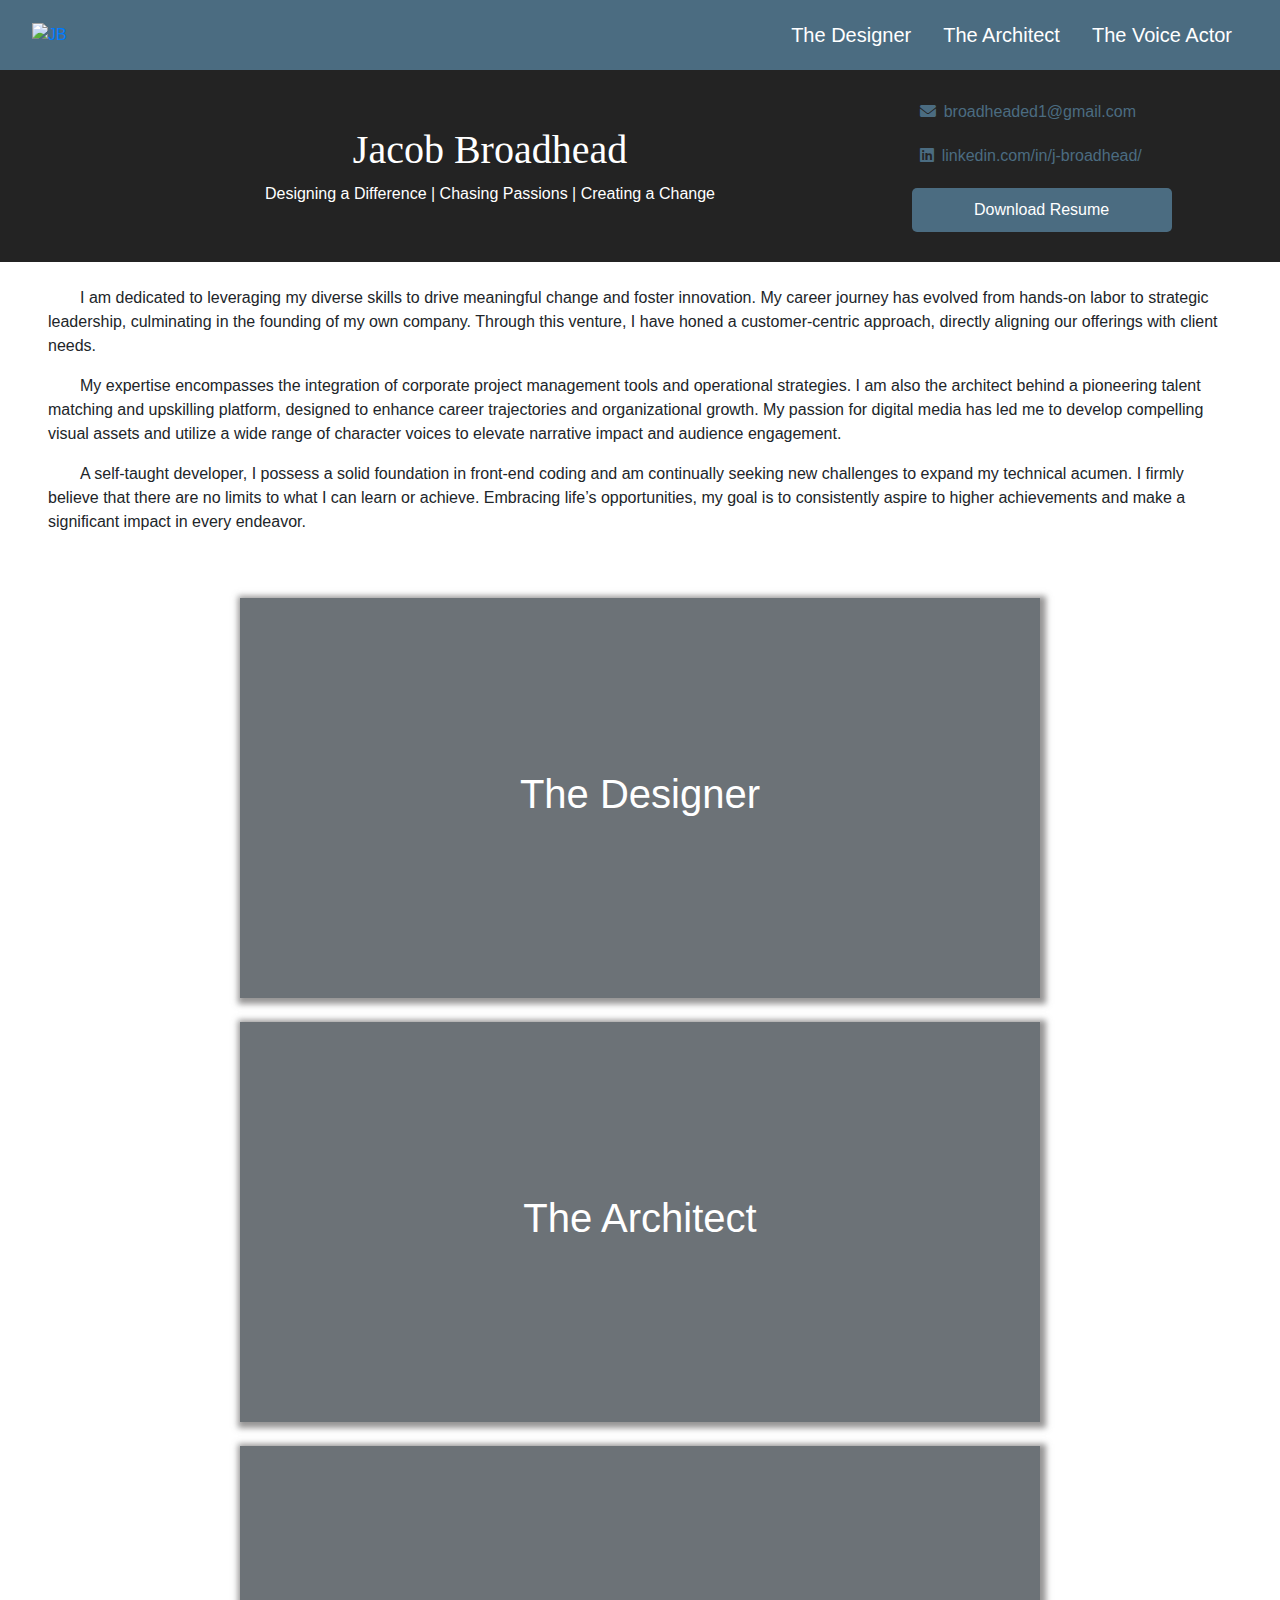
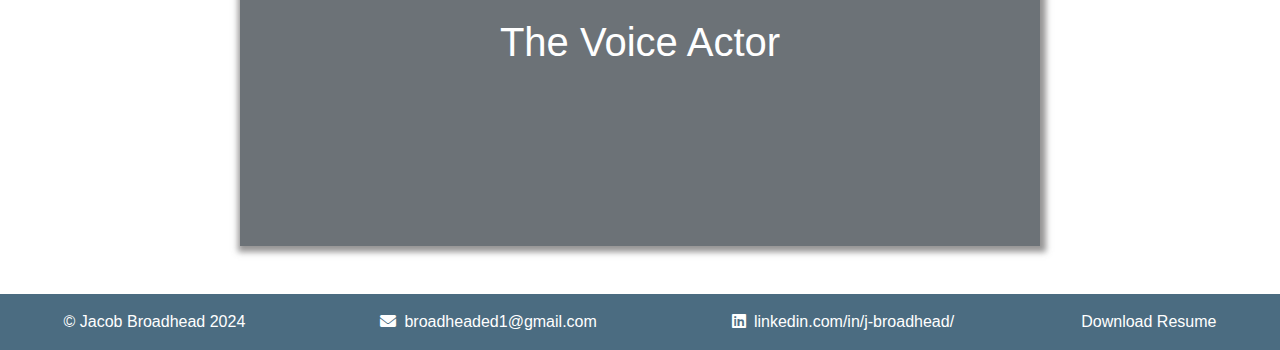
==== commit 0a7adb09: "Mobile Responsive" ====
--- a/index.html
+++ b/index.html
@@ -14,10 +14,21 @@
 <body>
     <header>
         <nav id="menu">
-            <div> <a href="index.html"><img src="https://imagedelivery.net/Hx1aTvsVNAE_-Y10bvz3BQ/1fbf1428-04f5-4150-6285-c5bad0095800/public" alt="JB" id="logo"></a></div>
-            <ul class="menu-item"><a href="designer.html">The Designer</a></ul>
-            <ul class="menu-item"><a href="architect.html">The Architect</a></ul>
-            <ul class="menu-item"><a href="voices.html">The Voice Actor</a></ul>
+            <div>
+                <a href="index.html">
+                    <img src="https://imagedelivery.net/Hx1aTvsVNAE_-Y10bvz3BQ/1fbf1428-04f5-4150-6285-c5bad0095800/public" alt="JB" id="logo">
+                </a>
+            </div>
+            <!-- Hamburger button -->
+            <div id="menu-toggle" class="hamburger">
+                &#9776;
+            </div>
+            <!-- Navigation menu items -->
+            <ul class="menu-list">
+                <li class="menu-item"><a href="designer.html">The Designer</a></li>
+                <li class="menu-item"><a href="architect.html">The Architect</a></li>
+                <li class="menu-item"><a href="voices.html">The Voice Actor</a></li>
+            </ul>
         </nav>
     </header>
 
@@ -44,7 +55,7 @@
             </span>
 
             <!-- Download Resume Button -->
-            <a href="https://jacobbroadhead.me/Resume.pdf" target="_blank" id="resumeButton" class="resume-button" download>
+            <a href="https://pub-90f867c78d21402ca79f99306d98fa9a.r2.dev/Resume.pdf" target="_blank" id="resumeButton" class="resume-button" download>
                 Download Resume
             </a>
         </div>
@@ -100,10 +111,17 @@
             </span>
 
             <!-- Download Resume Button -->
-            <a href="https://jacobbroadhead.me/Resume.pdf" target="_blank" class="footer-text" download style="color: white">
+            <a href="https://pub-90f867c78d21402ca79f99306d98fa9a.r2.dev/Resume.pdf" target="_blank" class="footer-text" download style="color: white">
                 Download Resume
             </a>
         </div>
     </footer>
+    <script>
+        // Toggle the visibility of the navigation menu on small screens
+        document.getElementById("menu-toggle").addEventListener("click", function() {
+            var menuList = document.querySelector(".menu-list");
+            menuList.classList.toggle("show-menu");
+        });
+    </script>
 </body>
 </html>
--- a/style.css
+++ b/style.css
@@ -19,7 +19,7 @@
   width: 100%;
 }
 
-/* ---- Home Page ---- */
+/* ---- Home Page Desktop ---- */
 #homeHero {
   display: flex;
   flex-direction: row;
@@ -174,42 +174,117 @@
   position: fixed;
 }
 
+/* ---- Home Page Responsive ---- */
+/* Base styles for better responsiveness */
+img {
+  max-width: 100%;
+  height: auto;
+}
+
+/* Responsive adjustments */
+@media (max-width: 768px) {
+  #homeHero {
+    flex-direction: column;
+    padding: 20px;
+  }
+
+  .homeSections, #titleAndHeadlines, .contact-info {
+    max-width: 100%;
+    padding: 20px;
+  }
+
+  .overlay {
+    font-size: 2em; /* Smaller text on smaller devices */
+  }
+
+  .contact-info {
+    flex-direction: column;
+    align-items: center;
+  }
+
+  .contactInfoItems {
+    flex-direction: column;
+    margin: 10px 0;
+  }
+
+  #design-background-section, #architect-background-section, #actor-background-section {
+    height: 300px; /* Smaller height for smaller screens */
+  }
+}
+
 
 /* ---- Nav Bar/Menu ---- */
 #menu {
   display: flex;
   flex-direction: row;
-  flex-wrap: nowrap;
   justify-content: space-between;
   align-items: center;
-}
-
-.menu-item {
-  text-align: center;
-  padding: 4px 16px 4px 16px;
-  color: white;
-  font-size: 20px;
-  margin: 0px;
-}
-
-.menu-item a {
-  color: white;
-  text-decoration: none;
-}
-
-.menu-item a:hover {
-  color: #1C2931;
-}
-
-header {
-  background-color: #4B6C81;
-  padding: 16px 32px 16px 32px;
+  padding: 16px 32px;
 }
 
 #logo {
   max-height: 48px;
   width: auto;
 }
+
+.hamburger {
+  font-size: 24px;
+  cursor: pointer;
+  display: none;
+}
+
+.menu-list {
+  display: flex;
+  flex-direction: row;
+  list-style: none;
+  margin: 0;
+  padding: 0;
+}
+
+.menu-item {
+  text-align: center;
+  padding: 4px 16px;
+  color: white;
+  font-size: 20px;
+}
+
+.menu-item a {
+  color: white;
+  text-decoration: none;
+}
+
+.menu-item a:hover {
+  color: #1C2931;
+}
+
+header {
+  background-color: #4B6C81;
+}
+
+@media screen and (max-width: 768px) {
+  .menu-list {
+    display: none;
+    flex-direction: column;
+  }
+
+  .menu-list.show-menu {
+    display: flex;
+  }
+
+  .hamburger {
+    display: block;
+  }
+
+  #logo {
+    max-height: 40px;
+  }
+
+  .menu-item {
+    font-size: 18px;
+    padding: 8px;
+  }
+}
+
 
 
 
@@ -268,6 +343,67 @@
 }
 
 
+/* ---- Architect Page Responsive */
+/* Responsive Architect Page Adjustments */
+@media (max-width: 768px) {
+  #architectHero {
+    flex-direction: column;
+    padding: 20px;
+    text-align: center; /* Center-align text for a more readable mobile layout */
+  }
+
+  #architectHeroText {
+    padding: 20px;
+    text-align: center; /* Ensure text is centered on small screens */
+  }
+
+  .heroParagraph {
+    font-size: 1rem; /* Slightly smaller text size for readability on mobile */
+  }
+
+  .architectureWork {
+    flex-direction: column;
+    align-items: center; /* Center items vertically */
+    margin: auto;
+  }
+
+  .architectureProcess {
+    min-width: 90%;
+    max-width: 90%;
+    padding: 10px 20px;
+  }
+
+  .architectureDiagram {
+    width: 95%;
+    padding: 16px;
+  }
+
+  .diagramImage {
+    width: 100%; /* Full width for mobile devices */
+  }
+
+  footer {
+    text-align: center; /* Center footer content on smaller screens */
+    padding: 20px;
+  }
+
+  .contactInfoItems {
+    flex-direction: column;
+    align-items: center;
+    margin: 10px 0;
+  }
+
+  .contactField {
+    margin-bottom: 5px;
+  }
+
+  .footer-info {
+    flex-direction: column;
+    align-items: center;
+  }
+}
+
+
 
 /* ---- Designer Page ---- */
 
@@ -440,6 +576,175 @@
   align-items: flex-start;
   justify-content: space-between;
 }
+
+/* ---- Designer Page Responsive ---- */
+/* Base styles, assumed to be for desktop */
+
+@media (max-width: 1200px) {
+  /* Large tablets and small laptops */
+  #topOfDesignPage {
+    flex-direction: column;
+    align-items: center;
+    text-align: center;
+  }
+
+  #heroAndImage, #designHero, .heroImage, #connectHeaderSection, #connectModals, .modalContainer {
+    flex-direction: column;
+    align-items: center;
+    width: 100%;
+  }
+
+  #productLogos {
+    flex-direction: column;
+  }
+
+  .fidelitySection {
+    flex-direction: column;
+    align-items: center;
+  }
+
+  .heroImageDesigner {
+    height: 60px;
+  }
+
+  .modalCoverImage, #hiFiCover {
+    max-width: 100%;
+  }
+
+  .arrow {
+    height: 24px;
+  }
+}
+
+@media (max-width: 768px) {
+  /* Tablets and medium devices */
+  #topOfDesignPage {
+    flex-direction: column;
+    max-height: none;
+    text-align: center;
+    padding: 16px;
+  }
+
+  #heroAndImage, #designHero, .heroImage, #connectHeaderSection, #connectModals, .modalContainer {
+    flex-direction: column;
+    align-items: center;
+    width: 90%;
+  }
+
+  #productLogos {
+    flex-direction: column;
+  }
+
+  .fidelitySection {
+    flex-direction: column;
+    align-items: center;
+  }
+
+  .heroImageDesigner {
+    height: 50px;
+  }
+
+  .modalCoverImage, #hiFiCover {
+    max-width: 100%;
+  }
+
+  .arrow {
+    height: 20px;
+  }
+
+  .modalDescriptionAndButton, .fidelityDescription, #hiFiDescription {
+    align-items: center;
+    text-align: center;
+  }
+}
+
+@media (max-width: 480px) {
+  /* Mobile devices */
+  #topOfDesignPage {
+    padding: 8px;
+    margin-bottom: 32px;
+  }
+
+  #designHero {
+    padding: 24px;
+  }
+
+  .heroImageDesigner {
+    height: 40px;
+  }
+
+  .arrow {
+    height: 16px;
+  }
+
+  .modalCoverImage, #hiFiCover {
+    max-width: 100%;
+    margin: 8px 0;
+  }
+
+  .fidelitySection, .fidelityDescription, #hiFiDescription, .modalDescriptionAndButton {
+    align-items: center;
+    text-align: center;
+  }
+
+  #connectHeaderSection {
+    width: 100%;
+    padding: 16px;
+  }
+
+  .modalContainer {
+    width: 100%;
+    padding: 16px;
+  }
+
+  #hiFiModal {
+    padding: 16px;
+  }
+}
+
+/* Base styling for #thoughtBubbleImage */
+#thoughtBubbleImage {
+  width: 100%; /* Ensure it takes the full width of its container */
+  text-align: center; /* Center-align the image if it's an inline element */
+  overflow: hidden; /* Prevents image from spilling out of its container */
+  display: flex;
+  justify-content: center; /* Centers the image horizontally within the flex container */
+}
+
+#thoughtBubbleImage img {
+  max-width: 100%; /* Ensures the image does not exceed the width of its container */
+  height: auto; /* Keeps the aspect ratio of the image */
+  max-height: 100%; /* Ensures the image does not exceed the height of its container */
+}
+
+/* Adjustments for different screen sizes */
+@media (max-width: 1200px) {
+  /* For large tablets and small laptops */
+  #thoughtBubbleImage img {
+    max-width: 75%; /* Smaller max width for smaller devices */
+  }
+}
+
+@media (max-width: 768px) {
+  /* For tablets and medium devices */
+  #thoughtBubbleImage {
+    order: -1; /* Positions the thought bubble above other elements if in a flex container */
+    margin-bottom: 16px; /* Adds some space below the image */
+  }
+  #thoughtBubbleImage img {
+    max-width: 50%; /* Even smaller max width for medium devices */
+  }
+}
+
+@media (max-width: 480px) {
+  /* For mobile devices */
+  #thoughtBubbleImage img {
+    max-width: 80%; /* More fluid on very small screens */
+  }
+}
+
+
+
 
 
 
@@ -735,78 +1040,139 @@
 }
 
 
-/* Responsive design adjustments */
-@media (max-width: 768px) {
+/* ---- Voices Page Responsive ---- */
+/* Base Styles (Retain your original CSS) */
+
+/* Media Query for Small Devices (up to 600px wide) */
+@media (max-width: 600px) {
+  #about-me {
+    flex-direction: column; /* Stack sections vertically */
+    padding-left: 20px;
+  }
+
+  #about {
+    width: 100%; /* Full width for content */
+    min-width: unset;
+    padding: 10px;
+  }
+
+  #profile-picture-container {
+    width: 100%; /* Make the profile image full width */
+    max-width: 100%; 
+    justify-content: center; /* Center the image within the container */
+    padding: 10px;
+  }
+
+  .profile_picture {
+    max-width: 75%; /* Reduce image size for smaller devices */
+  }
+
   #main-container {
     flex-direction: column;
     align-items: center;
-    width: 100%;
-  }
-
-  #cards-section, #preview-window {
-    width: 100%;
+    padding: 10px;
   }
 
   .accordion-button.collapsed {
-    min-width: 200px; /* Adjust the minimum width for mobile */
+    min-width: unset;
+  }
+
+  .accordion-body {
+    flex-direction: column; /* Stack cards vertically */
   }
 
   .card {
-    flex: 1 1 calc(50% - 10px); /* Adjust card width for smaller screens */
-    max-width: none; /* Remove max-width constraint */
-    background-size: 25%;
-  }
-
-  #h5_override, #h6_override {
-    /* font-size: .8rem !important; */
+    flex: 0 1 100%; /* Make each card full width */
+    max-width: unset; /* Remove the width constraint */
+    margin: 8px 0; /* Add vertical margin */
   }
 
   #preview-window {
-    position: sticky;
+    flex: 0 1 100%;
+    position: relative; /* Adjust position for mobile screens */
     top: 0;
-    z-index: 1000; /* Increased z-index */
-    order: -1;
-    background-color: #ffffff;
-    width: 100%;
-    margin: 0;
     padding: 10px;
-    border: 1px solid #ddd;
-    box-shadow: 0 2px 4px rgba(0,0,0,0.1);
-  }
-
-  #custom-audio-player, #control_bar {
+    margin-top: 20px;
+  }
+
+  #play-pause-button {
+    padding: 8px;
+    font-size: 14px;
+  }
+
+  #progress-container {
+    height: 3px; /* Adjust the progress bar height */
+  }
+
+  #time-display {
+    font-size: 10px; /* Reduce the time display size */
+  }
+}
+
+/* Media Query for Medium Devices (up to 900px wide) */
+@media (max-width: 900px) {
+  #about-me {
+    flex-direction: column; /* Stack sections vertically */
+    padding-left: 20px;
+  }
+
+  #about {
+    width: 100%; /* Full width for content */
+    min-width: unset;
+    padding: 10px;
+  }
+
+  #profile-picture-container {
+    width: 100%; /* Make the profile image full width */
+    max-width: 100%; 
+    justify-content: center; /* Center the image within the container */
+    padding: 10px;
+  }
+
+  .profile_picture {
+    max-width: 80%; /* Adjust image size */
+  }
+
+  #main-container {
     flex-direction: column;
     align-items: center;
-  }
-
-  #progress-container, #volume-control {
-    display: none; /* Hide these controls on smaller screens if not needed */
+    padding: 15px;
+  }
+
+  .accordion-button.collapsed {
+    min-width: unset;
+  }
+
+  .accordion-body {
+    flex-direction: column; /* Stack cards vertically */
+  }
+
+  .card {
+    flex: 0 1 100%; /* Make each card full width */
+    max-width: unset; /* Remove the width constraint */
+    margin: 8px 0; /* Add vertical margin */
+  }
+
+  #preview-window {
+    flex: 0 1 100%;
+    position: relative;
+    top: 0;
+    padding: 10px;
+    margin-top: 20px;
+  }
+
+  #play-pause-button {
+    padding: 10px;
+    font-size: 16px;
+  }
+
+  #progress-container {
+    height: 4px; /* Adjust the progress bar height */
   }
 
   #time-display {
-    order: 3; /* Move time display below controls */
-    margin-top: 10px; /* Add some spacing */
-    width: 100%; /* Full width */
-    text-align: center; /* Center align text */
-  }
-
-  .accordion-item .accordion-body {
-    display: flex;
-    flex-direction: row;
-    flex-wrap: wrap;
-    justify-content: space-between; /* Adjust this to 'center' if you prefer */
-    align-items: center;
-  }
-
-  .accordion-item .accordion-body .card {
-    flex: 0 0 45%; /* Smaller percentage to ensure two cards per row */
-    margin: 2.5%; /* Half of the remaining space to maintain equal spacing on all sides */
-    max-width: 45%; /* Aligns with the flex-basis */
-  }
-  
-  .accordion {
-    margin: 0px;
-  }
-}
-  
-  
+    font-size: 12px; /* Adjust the time display size */
+  }
+}
+
+
